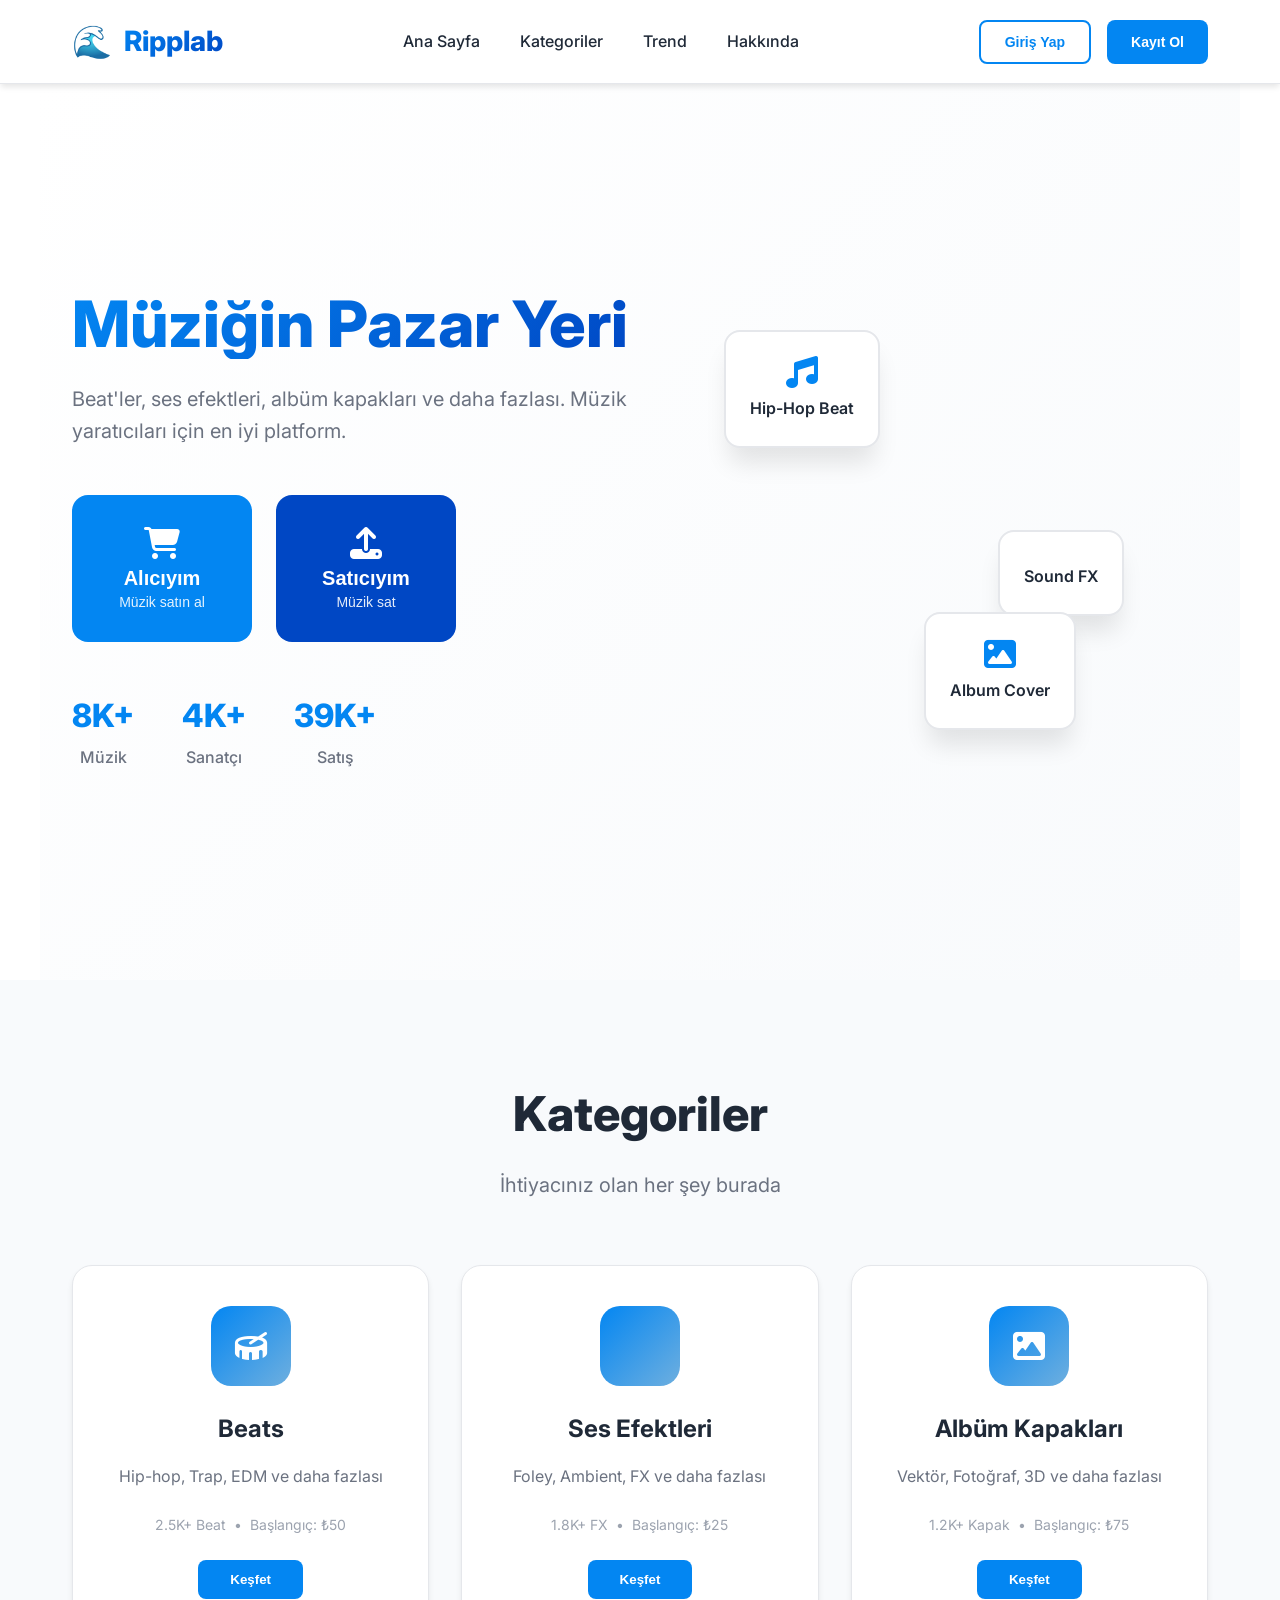
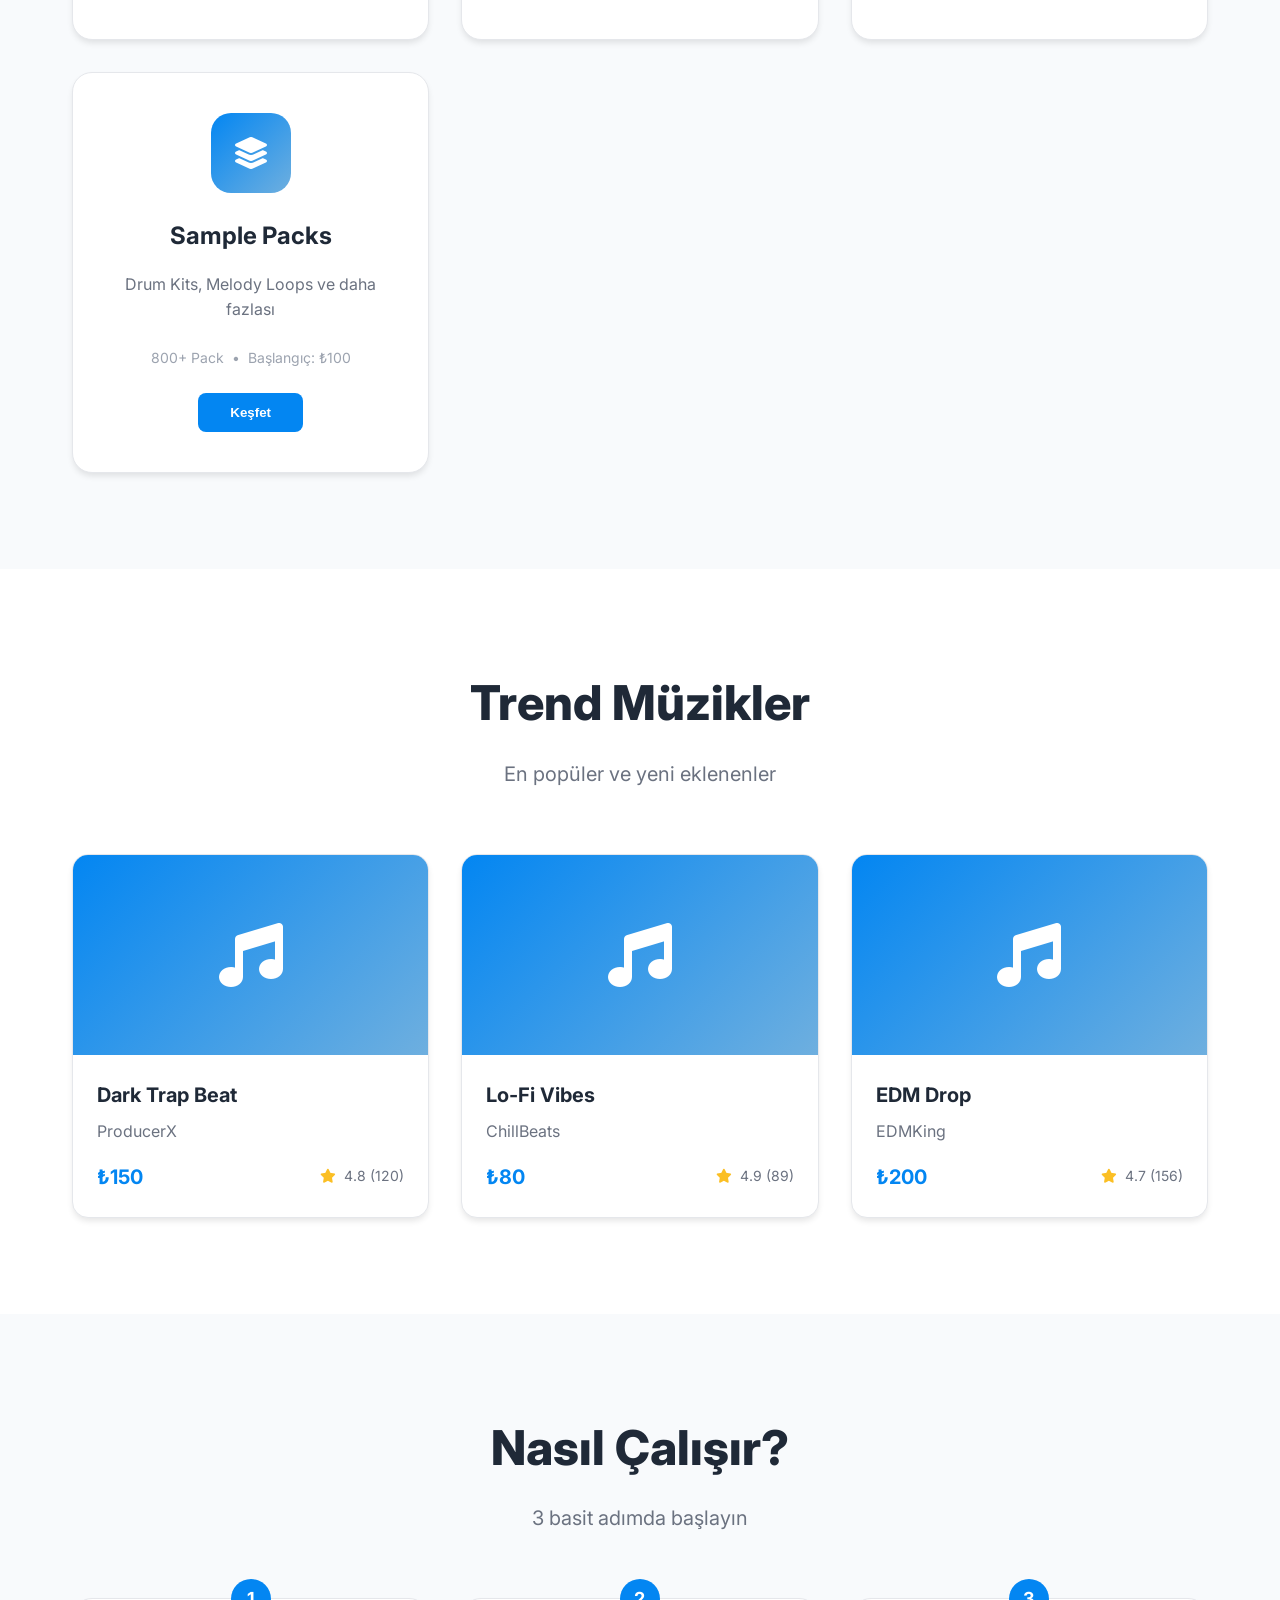
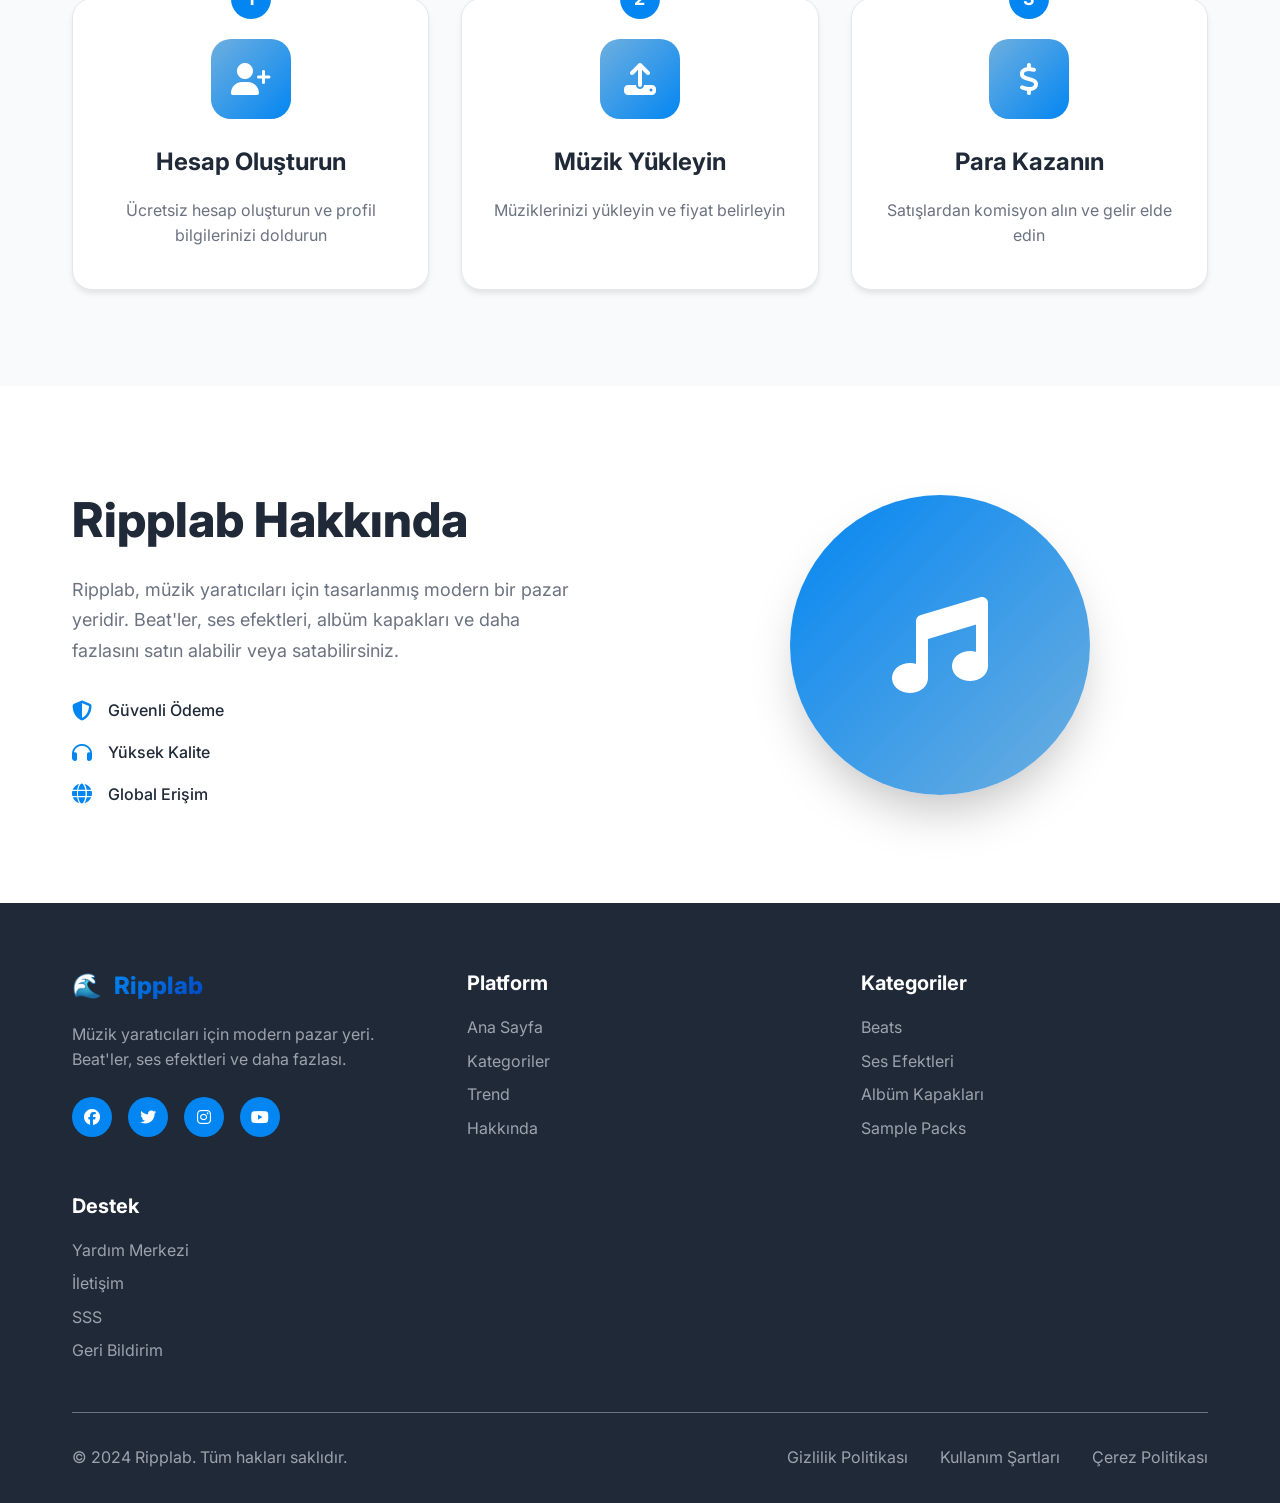
==== index.html @ ed271636 "Refactor README, update UI with simplified design and placeholder elements Co-authored-by: gokdenizz" ====
<!DOCTYPE html>
<html lang="tr">
<head>
    <meta charset="UTF-8">
    <meta name="viewport" content="width=device-width, initial-scale=1.0">
    <title>Ripplab - Müzik Pazar Yeri</title>
    <link rel="stylesheet" href="css/style.css">
    <link href="https://fonts.googleapis.com/css2?family=Inter:wght@300;400;500;600;700;800&display=swap" rel="stylesheet">
    <link rel="stylesheet" href="https://cdnjs.cloudflare.com/ajax/libs/font-awesome/6.4.0/css/all.min.css">
</head>
<body>
    <!-- Header -->
    <header class="header">
        <nav class="nav">
            <div class="logo">
                <div class="logo-icon">🌊</div>
                <span class="logo-text">Ripplab</span>
            </div>
            <ul class="nav-menu">
                <li><a href="#home" class="nav-link">Ana Sayfa</a></li>
                <li><a href="#categories" class="nav-link">Kategoriler</a></li>
                <li><a href="#trending" class="nav-link">Trend</a></li>
                <li><a href="#about" class="nav-link">Hakkında</a></li>
            </ul>
            <div class="nav-actions">
                <button class="btn btn-secondary">Giriş Yap</button>
                <button class="btn btn-primary">Kayıt Ol</button>
            </div>
            <div class="nav-toggle">
                <span></span>
                <span></span>
                <span></span>
            </div>
        </nav>
    </header>

    <!-- Main Content -->
    <main class="main">
        <!-- Hero Section -->
        <section id="home" class="hero">
            <div class="hero-content">
                <h1 class="hero-title">Müziğin Pazar Yeri</h1>
                <p class="hero-subtitle">Beat'ler, ses efektleri, albüm kapakları ve daha fazlası. Müzik yaratıcıları için en iyi platform.</p>
                <div class="hero-buttons">
                    <button class="hero-btn hero-btn-buyer">
                        <i class="fas fa-shopping-cart"></i>
                        <span>Alıcıyım</span>
                        <small>Müzik satın al</small>
                    </button>
                    <button class="hero-btn hero-btn-seller">
                        <i class="fas fa-upload"></i>
                        <span>Satıcıyım</span>
                        <small>Müzik sat</small>
                    </button>
                </div>
                <div class="hero-stats">
                    <div class="stat">
                        <span class="stat-number">10K+</span>
                        <span class="stat-label">Müzik</span>
                    </div>
                    <div class="stat">
                        <span class="stat-number">5K+</span>
                        <span class="stat-label">Sanatçı</span>
                    </div>
                    <div class="stat">
                        <span class="stat-number">50K+</span>
                        <span class="stat-label">Satış</span>
                    </div>
                </div>
            </div>
            <div class="hero-visual">
                <div class="floating-cards">
                    <div class="floating-card card-1">
                        <i class="fas fa-music"></i>
                        <span>Hip-Hop Beat</span>
                    </div>
                    <div class="floating-card card-2">
                        <i class="fas fa-waveform"></i>
                        <span>Sound FX</span>
                    </div>
                    <div class="floating-card card-3">
                        <i class="fas fa-image"></i>
                        <span>Album Cover</span>
                    </div>
                </div>
            </div>
        </section>

        <!-- Categories Section -->
        <section id="categories" class="categories">
            <div class="container">
                <div class="section-header">
                    <h2 class="section-title">Kategoriler</h2>
                    <p class="section-subtitle">İhtiyacınız olan her şey burada</p>
                </div>
                <div class="category-grid">
                    <div class="category-card">
                        <div class="category-icon">
                            <i class="fas fa-drum"></i>
                        </div>
                        <h3 class="category-title">Beats</h3>
                        <p class="category-desc">Hip-hop, Trap, EDM ve daha fazlası</p>
                        <div class="category-stats">
                            <span>2.5K+ Beat</span>
                            <span>•</span>
                            <span>Başlangıç: ₺50</span>
                        </div>
                        <button class="category-btn">Keşfet</button>
                    </div>
                    
                    <div class="category-card">
                        <div class="category-icon">
                            <i class="fas fa-waveform"></i>
                        </div>
                        <h3 class="category-title">Ses Efektleri</h3>
                        <p class="category-desc">Foley, Ambient, FX ve daha fazlası</p>
                        <div class="category-stats">
                            <span>1.8K+ FX</span>
                            <span>•</span>
                            <span>Başlangıç: ₺25</span>
                        </div>
                        <button class="category-btn">Keşfet</button>
                    </div>
                    
                    <div class="category-card">
                        <div class="category-icon">
                            <i class="fas fa-image"></i>
                        </div>
                        <h3 class="category-title">Albüm Kapakları</h3>
                        <p class="category-desc">Vektör, Fotoğraf, 3D ve daha fazlası</p>
                        <div class="category-stats">
                            <span>1.2K+ Kapak</span>
                            <span>•</span>
                            <span>Başlangıç: ₺75</span>
                        </div>
                        <button class="category-btn">Keşfet</button>
                    </div>
                    
                    <div class="category-card">
                        <div class="category-icon">
                            <i class="fas fa-layer-group"></i>
                        </div>
                        <h3 class="category-title">Sample Packs</h3>
                        <p class="category-desc">Drum Kits, Melody Loops ve daha fazlası</p>
                        <div class="category-stats">
                            <span>800+ Pack</span>
                            <span>•</span>
                            <span>Başlangıç: ₺100</span>
                        </div>
                        <button class="category-btn">Keşfet</button>
                    </div>
                </div>
            </div>
        </section>

        <!-- Trending Section -->
        <section id="trending" class="trending">
            <div class="container">
                <div class="section-header">
                    <h2 class="section-title">Trend Müzikler</h2>
                    <p class="section-subtitle">En popüler ve yeni eklenenler</p>
                </div>
                <div class="trending-grid">
                    <div class="trending-card">
                        <div class="trending-cover">
                            <div class="cover-placeholder">
                                <i class="fas fa-music"></i>
                            </div>
                            <div class="trending-overlay">
                                <button class="play-btn"><i class="fas fa-play"></i></button>
                                <div class="trending-badge">Trend</div>
                            </div>
                        </div>
                        <div class="trending-info">
                            <h3 class="trending-title">Dark Trap Beat</h3>
                            <p class="trending-artist">ProducerX</p>
                            <div class="trending-meta">
                                <span class="price">₺150</span>
                                <span class="rating">
                                    <i class="fas fa-star"></i>
                                    4.8 (120)
                                </span>
                            </div>
                        </div>
                    </div>
                    
                    <div class="trending-card">
                        <div class="trending-cover">
                            <div class="cover-placeholder">
                                <i class="fas fa-music"></i>
                            </div>
                            <div class="trending-overlay">
                                <button class="play-btn"><i class="fas fa-play"></i></button>
                                <div class="trending-badge">Yeni</div>
                            </div>
                        </div>
                        <div class="trending-info">
                            <h3 class="trending-title">Lo-Fi Vibes</h3>
                            <p class="trending-artist">ChillBeats</p>
                            <div class="trending-meta">
                                <span class="price">₺80</span>
                                <span class="rating">
                                    <i class="fas fa-star"></i>
                                    4.9 (89)
                                </span>
                            </div>
                        </div>
                    </div>
                    
                    <div class="trending-card">
                        <div class="trending-cover">
                            <div class="cover-placeholder">
                                <i class="fas fa-music"></i>
                            </div>
                            <div class="trending-overlay">
                                <button class="play-btn"><i class="fas fa-play"></i></button>
                                <div class="trending-badge">Popüler</div>
                            </div>
                        </div>
                        <div class="trending-info">
                            <h3 class="trending-title">EDM Drop</h3>
                            <p class="trending-artist">EDMKing</p>
                            <div class="trending-meta">
                                <span class="price">₺200</span>
                                <span class="rating">
                                    <i class="fas fa-star"></i>
                                    4.7 (156)
                                </span>
                            </div>
                        </div>
                    </div>
                </div>
            </div>
        </section>

        <!-- How It Works Section -->
        <section id="how-it-works" class="how-it-works">
            <div class="container">
                <div class="section-header">
                    <h2 class="section-title">Nasıl Çalışır?</h2>
                    <p class="section-subtitle">3 basit adımda başlayın</p>
                </div>
                <div class="steps-grid">
                    <div class="step-card">
                        <div class="step-number">1</div>
                        <div class="step-icon">
                            <i class="fas fa-user-plus"></i>
                        </div>
                        <h3 class="step-title">Hesap Oluşturun</h3>
                        <p class="step-desc">Ücretsiz hesap oluşturun ve profil bilgilerinizi doldurun</p>
                    </div>
                    
                    <div class="step-card">
                        <div class="step-number">2</div>
                        <div class="step-icon">
                            <i class="fas fa-upload"></i>
                        </div>
                        <h3 class="step-title">Müzik Yükleyin</h3>
                        <p class="step-desc">Müziklerinizi yükleyin ve fiyat belirleyin</p>
                    </div>
                    
                    <div class="step-card">
                        <div class="step-number">3</div>
                        <div class="step-icon">
                            <i class="fas fa-dollar-sign"></i>
                        </div>
                        <h3 class="step-title">Para Kazanın</h3>
                        <p class="step-desc">Satışlardan komisyon alın ve gelir elde edin</p>
                    </div>
                </div>
            </div>
        </section>

        <!-- About Section -->
        <section id="about" class="about">
            <div class="container">
                <div class="about-content">
                    <div class="about-text">
                        <h2 class="section-title">Ripplab Hakkında</h2>
                        <p class="about-desc">
                            Ripplab, müzik yaratıcıları için tasarlanmış modern bir pazar yeridir. 
                            Beat'ler, ses efektleri, albüm kapakları ve daha fazlasını satın alabilir veya satabilirsiniz.
                        </p>
                        <div class="about-features">
                            <div class="feature">
                                <i class="fas fa-shield-alt"></i>
                                <span>Güvenli Ödeme</span>
                            </div>
                            <div class="feature">
                                <i class="fas fa-headphones"></i>
                                <span>Yüksek Kalite</span>
                            </div>
                            <div class="feature">
                                <i class="fas fa-globe"></i>
                                <span>Global Erişim</span>
                            </div>
                        </div>
                    </div>
                    <div class="about-visual">
                        <div class="about-image">
                            <i class="fas fa-music"></i>
                        </div>
                    </div>
                </div>
            </div>
        </section>
    </main>

    <!-- Footer -->
    <footer class="footer">
        <div class="container">
            <div class="footer-content">
                <div class="footer-section">
                    <div class="footer-logo">
                        <div class="logo-icon">🌊</div>
                        <span class="logo-text">Ripplab</span>
                    </div>
                    <p class="footer-desc">
                        Müzik yaratıcıları için modern pazar yeri. Beat'ler, ses efektleri ve daha fazlası.
                    </p>
                    <div class="footer-social">
                        <a href="#" class="social-link"><i class="fab fa-facebook"></i></a>
                        <a href="#" class="social-link"><i class="fab fa-twitter"></i></a>
                        <a href="#" class="social-link"><i class="fab fa-instagram"></i></a>
                        <a href="#" class="social-link"><i class="fab fa-youtube"></i></a>
                    </div>
                </div>
                
                <div class="footer-section">
                    <h3 class="footer-title">Platform</h3>
                    <ul class="footer-links">
                        <li><a href="#home">Ana Sayfa</a></li>
                        <li><a href="#categories">Kategoriler</a></li>
                        <li><a href="#trending">Trend</a></li>
                        <li><a href="#about">Hakkında</a></li>
                    </ul>
                </div>
                
                <div class="footer-section">
                    <h3 class="footer-title">Kategoriler</h3>
                    <ul class="footer-links">
                        <li><a href="#">Beats</a></li>
                        <li><a href="#">Ses Efektleri</a></li>
                        <li><a href="#">Albüm Kapakları</a></li>
                        <li><a href="#">Sample Packs</a></li>
                    </ul>
                </div>
                
                <div class="footer-section">
                    <h3 class="footer-title">Destek</h3>
                    <ul class="footer-links">
                        <li><a href="#">Yardım Merkezi</a></li>
                        <li><a href="#">İletişim</a></li>
                        <li><a href="#">SSS</a></li>
                        <li><a href="#">Geri Bildirim</a></li>
                    </ul>
                </div>
            </div>
            
            <div class="footer-bottom">
                <div class="footer-bottom-content">
                    <p>&copy; 2024 Ripplab. Tüm hakları saklıdır.</p>
                    <div class="footer-bottom-links">
                        <a href="#">Gizlilik Politikası</a>
                        <a href="#">Kullanım Şartları</a>
                        <a href="#">Çerez Politikası</a>
                    </div>
                </div>
            </div>
        </div>
    </footer>

    <script src="js/app.js"></script>
</body>
</html>
---- css/style.css ----
/* Reset and Base Styles */
* {
    margin: 0;
    padding: 0;
    box-sizing: border-box;
}

:root {
    --primary: #0386f2;
    --accent: #0047c4;
    --secondary: #6eafdf;
    --white: #ffffff;
    --light-bg: #f8fafc;
    --text-primary: #1f2937;
    --text-secondary: #6b7280;
    --text-light: #9ca3af;
    --border: #e5e7eb;
    --shadow: 0 4px 6px -1px rgba(0, 0, 0, 0.1);
    --shadow-lg: 0 20px 25px -5px rgba(0, 0, 0, 0.1);
    --shadow-xl: 0 25px 50px -12px rgba(0, 0, 0, 0.25);
}

body {
    font-family: 'Inter', sans-serif;
    line-height: 1.6;
    color: var(--text-primary);
    background: var(--white);
    overflow-x: hidden;
}

.container {
    max-width: 1200px;
    margin: 0 auto;
    padding: 0 2rem;
}

/* Header Styles */
.header {
    position: fixed;
    top: 0;
    left: 0;
    right: 0;
    background: rgba(255, 255, 255, 0.95);
    backdrop-filter: blur(10px);
    z-index: 1000;
    box-shadow: var(--shadow);
    border-bottom: 1px solid var(--border);
}

.nav {
    display: flex;
    justify-content: space-between;
    align-items: center;
    padding: 1rem 2rem;
    max-width: 1200px;
    margin: 0 auto;
}

.logo {
    display: flex;
    align-items: center;
    gap: 0.75rem;
}

.logo-icon {
    font-size: 2rem;
}

.logo-text {
    font-size: 1.75rem;
    font-weight: 800;
    background: linear-gradient(135deg, var(--primary), var(--accent));
    -webkit-background-clip: text;
    -webkit-text-fill-color: transparent;
    background-clip: text;
}

.nav-menu {
    display: flex;
    list-style: none;
    gap: 2.5rem;
}

.nav-link {
    text-decoration: none;
    color: var(--text-primary);
    font-weight: 500;
    transition: all 0.3s ease;
    position: relative;
    padding: 0.5rem 0;
}

.nav-link:hover {
    color: var(--primary);
}

.nav-link::after {
    content: '';
    position: absolute;
    bottom: 0;
    left: 0;
    width: 0;
    height: 2px;
    background: linear-gradient(90deg, var(--primary), var(--accent));
    transition: width 0.3s ease;
}

.nav-link:hover::after {
    width: 100%;
}

.nav-actions {
    display: flex;
    gap: 1rem;
}

.btn {
    padding: 0.75rem 1.5rem;
    border: none;
    border-radius: 8px;
    font-weight: 600;
    font-size: 0.875rem;
    cursor: pointer;
    transition: all 0.3s ease;
    text-decoration: none;
    display: inline-flex;
    align-items: center;
    justify-content: center;
}

.btn-primary {
    background: var(--primary);
    color: var(--white);
}

.btn-primary:hover {
    background: var(--accent);
    transform: translateY(-2px);
    box-shadow: var(--shadow-lg);
}

.btn-secondary {
    background: transparent;
    color: var(--primary);
    border: 2px solid var(--primary);
}

.btn-secondary:hover {
    background: var(--primary);
    color: var(--white);
    transform: translateY(-2px);
}

.nav-toggle {
    display: none;
    flex-direction: column;
    cursor: pointer;
    gap: 4px;
}

.nav-toggle span {
    width: 25px;
    height: 3px;
    background: var(--primary);
    transition: 0.3s;
    border-radius: 2px;
}

/* Main Content */
.main {
    margin-top: 80px;
}

/* Hero Section */
.hero {
    min-height: 100vh;
    display: flex;
    align-items: center;
    justify-content: space-between;
    padding: 2rem;
    max-width: 1200px;
    margin: 0 auto;
    position: relative;
    background: linear-gradient(135deg, var(--white) 0%, var(--light-bg) 100%);
}

.hero-content {
    flex: 1;
    max-width: 600px;
}

.hero-title {
    font-size: 4rem;
    font-weight: 800;
    margin-bottom: 1.5rem;
    background: linear-gradient(135deg, var(--primary), var(--accent));
    -webkit-background-clip: text;
    -webkit-text-fill-color: transparent;
    background-clip: text;
    line-height: 1.1;
}

.hero-subtitle {
    font-size: 1.25rem;
    color: var(--text-secondary);
    margin-bottom: 3rem;
    line-height: 1.6;
    font-weight: 400;
}

.hero-buttons {
    display: flex;
    gap: 1.5rem;
    margin-bottom: 3rem;
}

.hero-btn {
    display: flex;
    flex-direction: column;
    align-items: center;
    padding: 2rem;
    border: none;
    border-radius: 16px;
    cursor: pointer;
    transition: all 0.3s ease;
    text-align: center;
    min-width: 180px;
    position: relative;
    overflow: hidden;
}

.hero-btn::before {
    content: '';
    position: absolute;
    top: 0;
    left: 0;
    right: 0;
    bottom: 0;
    background: linear-gradient(135deg, var(--primary), var(--accent));
    opacity: 0;
    transition: opacity 0.3s ease;
    z-index: -1;
}

.hero-btn:hover::before {
    opacity: 1;
}

.hero-btn:hover {
    transform: translateY(-8px);
    box-shadow: var(--shadow-xl);
}

.hero-btn-buyer {
    background: var(--primary);
    color: var(--white);
}

.hero-btn-buyer:hover {
    color: var(--white);
}

.hero-btn-seller {
    background: var(--accent);
    color: var(--white);
}

.hero-btn-seller:hover {
    color: var(--white);
}

.hero-btn i {
    font-size: 2rem;
    margin-bottom: 0.5rem;
}

.hero-btn span {
    font-size: 1.25rem;
    font-weight: 700;
    margin-bottom: 0.25rem;
}

.hero-btn small {
    font-size: 0.875rem;
    opacity: 0.9;
}

.hero-stats {
    display: flex;
    gap: 3rem;
}

.stat {
    display: flex;
    flex-direction: column;
    align-items: center;
}

.stat-number {
    font-size: 2rem;
    font-weight: 800;
    color: var(--primary);
    margin-bottom: 0.25rem;
}

.stat-label {
    color: var(--text-secondary);
    font-weight: 500;
}

.hero-visual {
    flex: 1;
    display: flex;
    justify-content: center;
    align-items: center;
    position: relative;
}

.floating-cards {
    position: relative;
    width: 400px;
    height: 400px;
}

.floating-card {
    position: absolute;
    background: var(--white);
    padding: 1.5rem;
    border-radius: 16px;
    box-shadow: var(--shadow-lg);
    display: flex;
    flex-direction: column;
    align-items: center;
    gap: 0.5rem;
    animation: float 6s ease-in-out infinite;
    border: 2px solid var(--border);
}

.floating-card i {
    font-size: 2rem;
    color: var(--primary);
}

.floating-card span {
    font-weight: 600;
    color: var(--text-primary);
}

.card-1 {
    top: 0;
    left: 0;
    animation-delay: 0s;
}

.card-2 {
    top: 50%;
    right: 0;
    animation-delay: 2s;
}

.card-3 {
    bottom: 0;
    left: 50%;
    animation-delay: 4s;
}

@keyframes float {
    0%, 100% {
        transform: translateY(0px);
    }
    50% {
        transform: translateY(-20px);
    }
}

/* Categories Section */
.categories {
    padding: 6rem 0;
    background: var(--light-bg);
}

.section-header {
    text-align: center;
    margin-bottom: 4rem;
}

.section-title {
    font-size: 3rem;
    font-weight: 800;
    color: var(--text-primary);
    margin-bottom: 1rem;
}

.section-subtitle {
    font-size: 1.25rem;
    color: var(--text-secondary);
    max-width: 600px;
    margin: 0 auto;
}

.category-grid {
    display: grid;
    grid-template-columns: repeat(auto-fit, minmax(280px, 1fr));
    gap: 2rem;
}

.category-card {
    background: var(--white);
    border-radius: 20px;
    padding: 2.5rem 2rem;
    text-align: center;
    box-shadow: var(--shadow);
    transition: all 0.3s ease;
    border: 1px solid var(--border);
}

.category-card:hover {
    transform: translateY(-8px);
    box-shadow: var(--shadow-xl);
    border-color: var(--primary);
}

.category-icon {
    width: 80px;
    height: 80px;
    background: linear-gradient(135deg, var(--primary), var(--secondary));
    border-radius: 20px;
    display: flex;
    align-items: center;
    justify-content: center;
    margin: 0 auto 1.5rem;
    color: var(--white);
    font-size: 2rem;
}

.category-title {
    font-size: 1.5rem;
    font-weight: 700;
    margin-bottom: 1rem;
    color: var(--text-primary);
}

.category-desc {
    color: var(--text-secondary);
    margin-bottom: 1.5rem;
    line-height: 1.6;
}

.category-stats {
    display: flex;
    align-items: center;
    justify-content: center;
    gap: 0.5rem;
    margin-bottom: 1.5rem;
    color: var(--text-light);
    font-size: 0.875rem;
}

.category-btn {
    background: var(--primary);
    color: var(--white);
    border: none;
    padding: 0.75rem 2rem;
    border-radius: 8px;
    font-weight: 600;
    cursor: pointer;
    transition: all 0.3s ease;
}

.category-btn:hover {
    background: var(--accent);
    transform: translateY(-2px);
}

/* Trending Section */
.trending {
    padding: 6rem 0;
    background: var(--white);
}

.trending-grid {
    display: grid;
    grid-template-columns: repeat(auto-fit, minmax(300px, 1fr));
    gap: 2rem;
}

.trending-card {
    background: var(--white);
    border-radius: 16px;
    overflow: hidden;
    box-shadow: var(--shadow);
    transition: all 0.3s ease;
    border: 1px solid var(--border);
}

.trending-card:hover {
    transform: translateY(-4px);
    box-shadow: var(--shadow-lg);
}

.trending-cover {
    position: relative;
    height: 200px;
    background: linear-gradient(135deg, var(--primary), var(--secondary));
    display: flex;
    align-items: center;
    justify-content: center;
}

.cover-placeholder {
    display: flex;
    align-items: center;
    justify-content: center;
    width: 100%;
    height: 100%;
    color: var(--white);
    font-size: 4rem;
}

.trending-overlay {
    position: absolute;
    top: 0;
    left: 0;
    right: 0;
    bottom: 0;
    background: rgba(0, 0, 0, 0.3);
    display: flex;
    align-items: center;
    justify-content: center;
    opacity: 0;
    transition: opacity 0.3s ease;
}

.trending-card:hover .trending-overlay {
    opacity: 1;
}

.play-btn {
    width: 60px;
    height: 60px;
    background: var(--white);
    border: none;
    border-radius: 50%;
    color: var(--primary);
    font-size: 1.25rem;
    cursor: pointer;
    transition: all 0.3s ease;
}

.play-btn:hover {
    background: var(--primary);
    color: var(--white);
    transform: scale(1.1);
}

.trending-badge {
    position: absolute;
    top: 1rem;
    right: 1rem;
    background: var(--accent);
    color: var(--white);
    padding: 0.5rem 1rem;
    border-radius: 20px;
    font-size: 0.875rem;
    font-weight: 600;
}

.trending-info {
    padding: 1.5rem;
}

.trending-title {
    font-size: 1.25rem;
    font-weight: 700;
    margin-bottom: 0.5rem;
    color: var(--text-primary);
}

.trending-artist {
    color: var(--text-secondary);
    margin-bottom: 1rem;
}

.trending-meta {
    display: flex;
    justify-content: space-between;
    align-items: center;
}

.price {
    font-size: 1.25rem;
    font-weight: 700;
    color: var(--primary);
}

.rating {
    color: var(--text-secondary);
    font-size: 0.875rem;
}

.rating i {
    color: #fbbf24;
    margin-right: 0.25rem;
}

/* How It Works Section */
.how-it-works {
    padding: 6rem 0;
    background: var(--light-bg);
}

.steps-grid {
    display: grid;
    grid-template-columns: repeat(auto-fit, minmax(300px, 1fr));
    gap: 2rem;
}

.step-card {
    background: var(--white);
    border-radius: 20px;
    padding: 2.5rem 2rem;
    text-align: center;
    box-shadow: var(--shadow);
    transition: all 0.3s ease;
    border: 1px solid var(--border);
    position: relative;
}

.step-card:hover {
    transform: translateY(-4px);
    box-shadow: var(--shadow-lg);
}

.step-number {
    position: absolute;
    top: -20px;
    left: 50%;
    transform: translateX(-50%);
    width: 40px;
    height: 40px;
    background: var(--primary);
    color: var(--white);
    border-radius: 50%;
    display: flex;
    align-items: center;
    justify-content: center;
    font-weight: 700;
    font-size: 1.125rem;
}

.step-icon {
    width: 80px;
    height: 80px;
    background: linear-gradient(135deg, var(--secondary), var(--primary));
    border-radius: 20px;
    display: flex;
    align-items: center;
    justify-content: center;
    margin: 0 auto 1.5rem;
    color: var(--white);
    font-size: 2rem;
}

.step-title {
    font-size: 1.5rem;
    font-weight: 700;
    margin-bottom: 1rem;
    color: var(--text-primary);
}

.step-desc {
    color: var(--text-secondary);
    line-height: 1.6;
}

/* About Section */
.about {
    padding: 6rem 0;
    background: var(--white);
}

.about-content {
    display: grid;
    grid-template-columns: 1fr 1fr;
    gap: 4rem;
    align-items: center;
}

.about-text {
    max-width: 500px;
}

.about-desc {
    font-size: 1.125rem;
    color: var(--text-secondary);
    line-height: 1.7;
    margin-bottom: 2rem;
}

.about-features {
    display: flex;
    flex-direction: column;
    gap: 1rem;
}

.feature {
    display: flex;
    align-items: center;
    gap: 1rem;
    color: var(--text-primary);
    font-weight: 500;
}

.feature i {
    color: var(--primary);
    font-size: 1.25rem;
}

.about-visual {
    display: flex;
    justify-content: center;
    align-items: center;
}

.about-image {
    width: 300px;
    height: 300px;
    background: linear-gradient(135deg, var(--primary), var(--secondary));
    border-radius: 50%;
    display: flex;
    align-items: center;
    justify-content: center;
    color: var(--white);
    font-size: 6rem;
    box-shadow: var(--shadow-xl);
}

/* Footer */
.footer {
    background: var(--text-primary);
    color: var(--white);
    padding: 4rem 0 2rem;
}

.footer-content {
    display: grid;
    grid-template-columns: repeat(auto-fit, minmax(250px, 1fr));
    gap: 3rem;
    margin-bottom: 3rem;
}

.footer-section {
    display: flex;
    flex-direction: column;
}

.footer-logo {
    display: flex;
    align-items: center;
    gap: 0.75rem;
    margin-bottom: 1rem;
}

.footer-logo .logo-icon {
    font-size: 1.5rem;
}

.footer-logo .logo-text {
    font-size: 1.5rem;
    font-weight: 800;
    color: var(--white);
}

.footer-desc {
    color: var(--text-light);
    line-height: 1.6;
    margin-bottom: 1.5rem;
}

.footer-title {
    font-size: 1.25rem;
    font-weight: 700;
    margin-bottom: 1rem;
    color: var(--white);
}

.footer-links {
    list-style: none;
    display: flex;
    flex-direction: column;
    gap: 0.5rem;
}

.footer-links a {
    color: var(--text-light);
    text-decoration: none;
    transition: color 0.3s ease;
}

.footer-links a:hover {
    color: var(--secondary);
}

.footer-social {
    display: flex;
    gap: 1rem;
}

.social-link {
    display: flex;
    align-items: center;
    justify-content: center;
    width: 40px;
    height: 40px;
    background: var(--primary);
    color: var(--white);
    border-radius: 50%;
    text-decoration: none;
    transition: all 0.3s ease;
}

.social-link:hover {
    background: var(--accent);
    transform: translateY(-2px);
}

.footer-bottom {
    border-top: 1px solid var(--text-secondary);
    padding-top: 2rem;
}

.footer-bottom-content {
    display: flex;
    justify-content: space-between;
    align-items: center;
    flex-wrap: wrap;
    gap: 1rem;
}

.footer-bottom p {
    color: var(--text-light);
}

.footer-bottom-links {
    display: flex;
    gap: 2rem;
}

.footer-bottom-links a {
    color: var(--text-light);
    text-decoration: none;
    transition: color 0.3s ease;
}

.footer-bottom-links a:hover {
    color: var(--secondary);
}

/* Responsive Design */
@media (max-width: 768px) {
    .nav-menu, .nav-actions {
        display: none;
    }
    
    .nav-toggle {
        display: flex;
    }
    
    .hero {
        flex-direction: column;
        text-align: center;
        gap: 3rem;
        padding: 2rem 1rem;
    }
    
    .hero-title {
        font-size: 2.5rem;
    }
    
    .hero-buttons {
        flex-direction: column;
        align-items: center;
    }
    
    .hero-stats {
        justify-content: center;
    }
    
    .floating-cards {
        width: 300px;
        height: 300px;
    }
    
    .about-content {
        grid-template-columns: 1fr;
        text-align: center;
    }
    
    .footer-bottom-content {
        flex-direction: column;
        text-align: center;
    }
}

@media (max-width: 480px) {
    .hero-title {
        font-size: 2rem;
    }
    
    .nav {
        padding: 1rem;
    }
    
    .container {
        padding: 0 1rem;
    }
    
    .section-title {
        font-size: 2rem;
    }
    
    .category-grid, .trending-grid, .steps-grid {
        grid-template-columns: 1fr;
    }
}
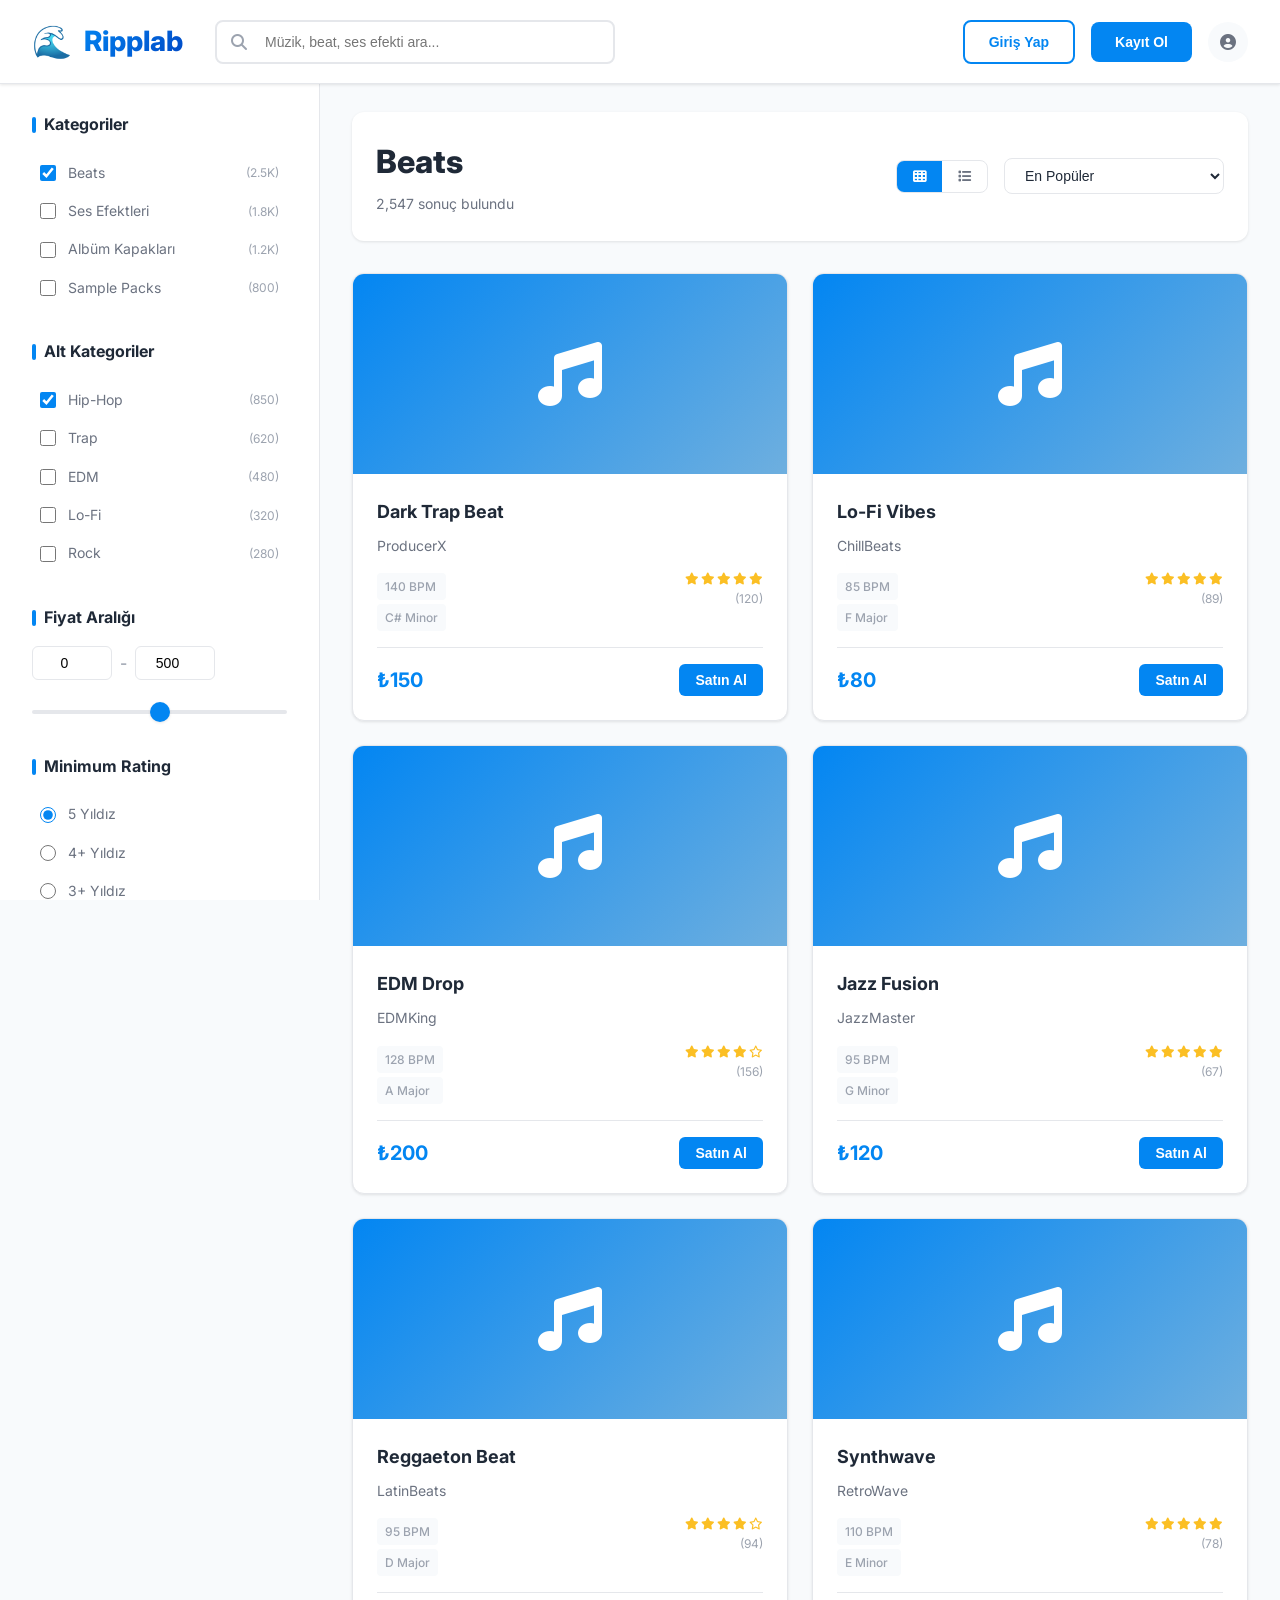
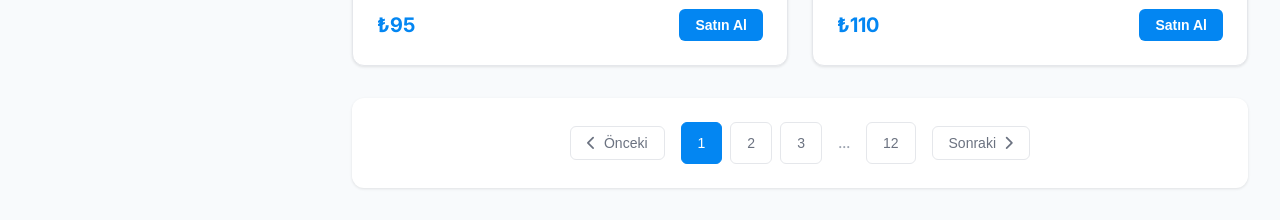
==== commit 814ccdfe: "Checkpoint before follow-up message Co-authored-by: gokdenizzmumcu0 <gokdenizzmumcu0@gmail.com>" ====
--- a/index.html
+++ b/index.html
@@ -11,364 +11,526 @@
 <body>
     <!-- Header -->
     <header class="header">
-        <nav class="nav">
-            <div class="logo">
-                <div class="logo-icon">🌊</div>
-                <span class="logo-text">Ripplab</span>
-            </div>
-            <ul class="nav-menu">
-                <li><a href="#home" class="nav-link">Ana Sayfa</a></li>
-                <li><a href="#categories" class="nav-link">Kategoriler</a></li>
-                <li><a href="#trending" class="nav-link">Trend</a></li>
-                <li><a href="#about" class="nav-link">Hakkında</a></li>
-            </ul>
-            <div class="nav-actions">
+        <div class="header-content">
+            <div class="header-left">
+                <div class="logo">
+                    <div class="logo-icon">🌊</div>
+                    <span class="logo-text">Ripplab</span>
+                </div>
+                <div class="search-bar">
+                    <i class="fas fa-search"></i>
+                    <input type="text" placeholder="Müzik, beat, ses efekti ara...">
+                </div>
+            </div>
+            <div class="header-right">
                 <button class="btn btn-secondary">Giriş Yap</button>
                 <button class="btn btn-primary">Kayıt Ol</button>
-            </div>
-            <div class="nav-toggle">
-                <span></span>
-                <span></span>
-                <span></span>
-            </div>
-        </nav>
+                <div class="user-menu">
+                    <i class="fas fa-user-circle"></i>
+                </div>
+            </div>
+        </div>
     </header>
 
-    <!-- Main Content -->
-    <main class="main">
-        <!-- Hero Section -->
-        <section id="home" class="hero">
-            <div class="hero-content">
-                <h1 class="hero-title">Müziğin Pazar Yeri</h1>
-                <p class="hero-subtitle">Beat'ler, ses efektleri, albüm kapakları ve daha fazlası. Müzik yaratıcıları için en iyi platform.</p>
-                <div class="hero-buttons">
-                    <button class="hero-btn hero-btn-buyer">
-                        <i class="fas fa-shopping-cart"></i>
-                        <span>Alıcıyım</span>
-                        <small>Müzik satın al</small>
+    <!-- Main Layout -->
+    <div class="main-layout">
+        <!-- Left Sidebar -->
+        <aside class="sidebar">
+            <div class="sidebar-content">
+                <!-- Categories Section -->
+                <div class="sidebar-section">
+                    <h3 class="sidebar-title">Kategoriler</h3>
+                    <div class="category-filters">
+                        <label class="filter-item">
+                            <input type="checkbox" checked>
+                            <span>Beats</span>
+                            <span class="count">(2.5K)</span>
+                        </label>
+                        <label class="filter-item">
+                            <input type="checkbox">
+                            <span>Ses Efektleri</span>
+                            <span class="count">(1.8K)</span>
+                        </label>
+                        <label class="filter-item">
+                            <input type="checkbox">
+                            <span>Albüm Kapakları</span>
+                            <span class="count">(1.2K)</span>
+                        </label>
+                        <label class="filter-item">
+                            <input type="checkbox">
+                            <span>Sample Packs</span>
+                            <span class="count">(800)</span>
+                        </label>
+                    </div>
+                </div>
+
+                <!-- Sub Categories -->
+                <div class="sidebar-section">
+                    <h3 class="sidebar-title">Alt Kategoriler</h3>
+                    <div class="subcategory-filters">
+                        <label class="filter-item">
+                            <input type="checkbox" checked>
+                            <span>Hip-Hop</span>
+                            <span class="count">(850)</span>
+                        </label>
+                        <label class="filter-item">
+                            <input type="checkbox">
+                            <span>Trap</span>
+                            <span class="count">(620)</span>
+                        </label>
+                        <label class="filter-item">
+                            <input type="checkbox">
+                            <span>EDM</span>
+                            <span class="count">(480)</span>
+                        </label>
+                        <label class="filter-item">
+                            <input type="checkbox">
+                            <span>Lo-Fi</span>
+                            <span class="count">(320)</span>
+                        </label>
+                        <label class="filter-item">
+                            <input type="checkbox">
+                            <span>Rock</span>
+                            <span class="count">(280)</span>
+                        </label>
+                    </div>
+                </div>
+
+                <!-- Price Range -->
+                <div class="sidebar-section">
+                    <h3 class="sidebar-title">Fiyat Aralığı</h3>
+                    <div class="price-range">
+                        <div class="price-inputs">
+                            <input type="number" placeholder="Min" value="0" min="0">
+                            <span>-</span>
+                            <input type="number" placeholder="Max" value="500" min="0">
+                        </div>
+                        <div class="price-slider">
+                            <input type="range" min="0" max="1000" value="500" class="range-slider">
+                        </div>
+                    </div>
+                </div>
+
+                <!-- Rating Filter -->
+                <div class="sidebar-section">
+                    <h3 class="sidebar-title">Minimum Rating</h3>
+                    <div class="rating-filters">
+                        <label class="filter-item">
+                            <input type="radio" name="rating" value="5" checked>
+                            <span>5 Yıldız</span>
+                        </label>
+                        <label class="filter-item">
+                            <input type="radio" name="rating" value="4">
+                            <span>4+ Yıldız</span>
+                        </label>
+                        <label class="filter-item">
+                            <input type="radio" name="rating" value="3">
+                            <span>3+ Yıldız</span>
+                        </label>
+                    </div>
+                </div>
+
+                <!-- BPM Range -->
+                <div class="sidebar-section">
+                    <h3 class="sidebar-title">BPM Aralığı</h3>
+                    <div class="bpm-range">
+                        <div class="bpm-inputs">
+                            <input type="number" placeholder="Min" value="60" min="60">
+                            <span>-</span>
+                            <input type="number" placeholder="Max" value="180" min="60">
+                        </div>
+                    </div>
+                </div>
+
+                <!-- Clear Filters -->
+                <div class="sidebar-section">
+                    <button class="clear-filters-btn">
+                        <i class="fas fa-times"></i>
+                        Filtreleri Temizle
                     </button>
-                    <button class="hero-btn hero-btn-seller">
-                        <i class="fas fa-upload"></i>
-                        <span>Satıcıyım</span>
-                        <small>Müzik sat</small>
-                    </button>
-                </div>
-                <div class="hero-stats">
-                    <div class="stat">
-                        <span class="stat-number">10K+</span>
-                        <span class="stat-label">Müzik</span>
-                    </div>
-                    <div class="stat">
-                        <span class="stat-number">5K+</span>
-                        <span class="stat-label">Sanatçı</span>
-                    </div>
-                    <div class="stat">
-                        <span class="stat-number">50K+</span>
-                        <span class="stat-label">Satış</span>
-                    </div>
-                </div>
-            </div>
-            <div class="hero-visual">
-                <div class="floating-cards">
-                    <div class="floating-card card-1">
-                        <i class="fas fa-music"></i>
-                        <span>Hip-Hop Beat</span>
-                    </div>
-                    <div class="floating-card card-2">
-                        <i class="fas fa-waveform"></i>
-                        <span>Sound FX</span>
-                    </div>
-                    <div class="floating-card card-3">
-                        <i class="fas fa-image"></i>
-                        <span>Album Cover</span>
-                    </div>
-                </div>
-            </div>
-        </section>
-
-        <!-- Categories Section -->
-        <section id="categories" class="categories">
-            <div class="container">
-                <div class="section-header">
-                    <h2 class="section-title">Kategoriler</h2>
-                    <p class="section-subtitle">İhtiyacınız olan her şey burada</p>
-                </div>
-                <div class="category-grid">
-                    <div class="category-card">
-                        <div class="category-icon">
-                            <i class="fas fa-drum"></i>
-                        </div>
-                        <h3 class="category-title">Beats</h3>
-                        <p class="category-desc">Hip-hop, Trap, EDM ve daha fazlası</p>
-                        <div class="category-stats">
-                            <span>2.5K+ Beat</span>
-                            <span>•</span>
-                            <span>Başlangıç: ₺50</span>
-                        </div>
-                        <button class="category-btn">Keşfet</button>
-                    </div>
-                    
-                    <div class="category-card">
-                        <div class="category-icon">
-                            <i class="fas fa-waveform"></i>
-                        </div>
-                        <h3 class="category-title">Ses Efektleri</h3>
-                        <p class="category-desc">Foley, Ambient, FX ve daha fazlası</p>
-                        <div class="category-stats">
-                            <span>1.8K+ FX</span>
-                            <span>•</span>
-                            <span>Başlangıç: ₺25</span>
-                        </div>
-                        <button class="category-btn">Keşfet</button>
-                    </div>
-                    
-                    <div class="category-card">
-                        <div class="category-icon">
-                            <i class="fas fa-image"></i>
-                        </div>
-                        <h3 class="category-title">Albüm Kapakları</h3>
-                        <p class="category-desc">Vektör, Fotoğraf, 3D ve daha fazlası</p>
-                        <div class="category-stats">
-                            <span>1.2K+ Kapak</span>
-                            <span>•</span>
-                            <span>Başlangıç: ₺75</span>
-                        </div>
-                        <button class="category-btn">Keşfet</button>
-                    </div>
-                    
-                    <div class="category-card">
-                        <div class="category-icon">
-                            <i class="fas fa-layer-group"></i>
-                        </div>
-                        <h3 class="category-title">Sample Packs</h3>
-                        <p class="category-desc">Drum Kits, Melody Loops ve daha fazlası</p>
-                        <div class="category-stats">
-                            <span>800+ Pack</span>
-                            <span>•</span>
-                            <span>Başlangıç: ₺100</span>
-                        </div>
-                        <button class="category-btn">Keşfet</button>
-                    </div>
-                </div>
-            </div>
-        </section>
-
-        <!-- Trending Section -->
-        <section id="trending" class="trending">
-            <div class="container">
-                <div class="section-header">
-                    <h2 class="section-title">Trend Müzikler</h2>
-                    <p class="section-subtitle">En popüler ve yeni eklenenler</p>
-                </div>
-                <div class="trending-grid">
-                    <div class="trending-card">
-                        <div class="trending-cover">
-                            <div class="cover-placeholder">
-                                <i class="fas fa-music"></i>
-                            </div>
-                            <div class="trending-overlay">
-                                <button class="play-btn"><i class="fas fa-play"></i></button>
-                                <div class="trending-badge">Trend</div>
-                            </div>
-                        </div>
-                        <div class="trending-info">
-                            <h3 class="trending-title">Dark Trap Beat</h3>
-                            <p class="trending-artist">ProducerX</p>
-                            <div class="trending-meta">
-                                <span class="price">₺150</span>
-                                <span class="rating">
-                                    <i class="fas fa-star"></i>
-                                    4.8 (120)
-                                </span>
-                            </div>
-                        </div>
-                    </div>
-                    
-                    <div class="trending-card">
-                        <div class="trending-cover">
-                            <div class="cover-placeholder">
-                                <i class="fas fa-music"></i>
-                            </div>
-                            <div class="trending-overlay">
-                                <button class="play-btn"><i class="fas fa-play"></i></button>
-                                <div class="trending-badge">Yeni</div>
-                            </div>
-                        </div>
-                        <div class="trending-info">
-                            <h3 class="trending-title">Lo-Fi Vibes</h3>
-                            <p class="trending-artist">ChillBeats</p>
-                            <div class="trending-meta">
-                                <span class="price">₺80</span>
-                                <span class="rating">
-                                    <i class="fas fa-star"></i>
-                                    4.9 (89)
-                                </span>
-                            </div>
-                        </div>
-                    </div>
-                    
-                    <div class="trending-card">
-                        <div class="trending-cover">
-                            <div class="cover-placeholder">
-                                <i class="fas fa-music"></i>
-                            </div>
-                            <div class="trending-overlay">
-                                <button class="play-btn"><i class="fas fa-play"></i></button>
-                                <div class="trending-badge">Popüler</div>
-                            </div>
-                        </div>
-                        <div class="trending-info">
-                            <h3 class="trending-title">EDM Drop</h3>
-                            <p class="trending-artist">EDMKing</p>
-                            <div class="trending-meta">
-                                <span class="price">₺200</span>
-                                <span class="rating">
-                                    <i class="fas fa-star"></i>
-                                    4.7 (156)
-                                </span>
-                            </div>
-                        </div>
-                    </div>
-                </div>
-            </div>
-        </section>
-
-        <!-- How It Works Section -->
-        <section id="how-it-works" class="how-it-works">
-            <div class="container">
-                <div class="section-header">
-                    <h2 class="section-title">Nasıl Çalışır?</h2>
-                    <p class="section-subtitle">3 basit adımda başlayın</p>
-                </div>
-                <div class="steps-grid">
-                    <div class="step-card">
-                        <div class="step-number">1</div>
-                        <div class="step-icon">
-                            <i class="fas fa-user-plus"></i>
-                        </div>
-                        <h3 class="step-title">Hesap Oluşturun</h3>
-                        <p class="step-desc">Ücretsiz hesap oluşturun ve profil bilgilerinizi doldurun</p>
-                    </div>
-                    
-                    <div class="step-card">
-                        <div class="step-number">2</div>
-                        <div class="step-icon">
-                            <i class="fas fa-upload"></i>
-                        </div>
-                        <h3 class="step-title">Müzik Yükleyin</h3>
-                        <p class="step-desc">Müziklerinizi yükleyin ve fiyat belirleyin</p>
-                    </div>
-                    
-                    <div class="step-card">
-                        <div class="step-number">3</div>
-                        <div class="step-icon">
-                            <i class="fas fa-dollar-sign"></i>
-                        </div>
-                        <h3 class="step-title">Para Kazanın</h3>
-                        <p class="step-desc">Satışlardan komisyon alın ve gelir elde edin</p>
-                    </div>
-                </div>
-            </div>
-        </section>
-
-        <!-- About Section -->
-        <section id="about" class="about">
-            <div class="container">
-                <div class="about-content">
-                    <div class="about-text">
-                        <h2 class="section-title">Ripplab Hakkında</h2>
-                        <p class="about-desc">
-                            Ripplab, müzik yaratıcıları için tasarlanmış modern bir pazar yeridir. 
-                            Beat'ler, ses efektleri, albüm kapakları ve daha fazlasını satın alabilir veya satabilirsiniz.
-                        </p>
-                        <div class="about-features">
-                            <div class="feature">
-                                <i class="fas fa-shield-alt"></i>
-                                <span>Güvenli Ödeme</span>
-                            </div>
-                            <div class="feature">
-                                <i class="fas fa-headphones"></i>
-                                <span>Yüksek Kalite</span>
-                            </div>
-                            <div class="feature">
-                                <i class="fas fa-globe"></i>
-                                <span>Global Erişim</span>
-                            </div>
-                        </div>
-                    </div>
-                    <div class="about-visual">
-                        <div class="about-image">
-                            <i class="fas fa-music"></i>
-                        </div>
-                    </div>
-                </div>
-            </div>
-        </section>
-    </main>
-
-    <!-- Footer -->
-    <footer class="footer">
-        <div class="container">
-            <div class="footer-content">
-                <div class="footer-section">
-                    <div class="footer-logo">
-                        <div class="logo-icon">🌊</div>
-                        <span class="logo-text">Ripplab</span>
-                    </div>
-                    <p class="footer-desc">
-                        Müzik yaratıcıları için modern pazar yeri. Beat'ler, ses efektleri ve daha fazlası.
-                    </p>
-                    <div class="footer-social">
-                        <a href="#" class="social-link"><i class="fab fa-facebook"></i></a>
-                        <a href="#" class="social-link"><i class="fab fa-twitter"></i></a>
-                        <a href="#" class="social-link"><i class="fab fa-instagram"></i></a>
-                        <a href="#" class="social-link"><i class="fab fa-youtube"></i></a>
-                    </div>
-                </div>
-                
-                <div class="footer-section">
-                    <h3 class="footer-title">Platform</h3>
-                    <ul class="footer-links">
-                        <li><a href="#home">Ana Sayfa</a></li>
-                        <li><a href="#categories">Kategoriler</a></li>
-                        <li><a href="#trending">Trend</a></li>
-                        <li><a href="#about">Hakkında</a></li>
-                    </ul>
-                </div>
-                
-                <div class="footer-section">
-                    <h3 class="footer-title">Kategoriler</h3>
-                    <ul class="footer-links">
-                        <li><a href="#">Beats</a></li>
-                        <li><a href="#">Ses Efektleri</a></li>
-                        <li><a href="#">Albüm Kapakları</a></li>
-                        <li><a href="#">Sample Packs</a></li>
-                    </ul>
-                </div>
-                
-                <div class="footer-section">
-                    <h3 class="footer-title">Destek</h3>
-                    <ul class="footer-links">
-                        <li><a href="#">Yardım Merkezi</a></li>
-                        <li><a href="#">İletişim</a></li>
-                        <li><a href="#">SSS</a></li>
-                        <li><a href="#">Geri Bildirim</a></li>
-                    </ul>
-                </div>
-            </div>
-            
-            <div class="footer-bottom">
-                <div class="footer-bottom-content">
-                    <p>&copy; 2024 Ripplab. Tüm hakları saklıdır.</p>
-                    <div class="footer-bottom-links">
-                        <a href="#">Gizlilik Politikası</a>
-                        <a href="#">Kullanım Şartları</a>
-                        <a href="#">Çerez Politikası</a>
-                    </div>
+                </div>
+            </div>
+        </aside>
+
+        <!-- Main Content -->
+        <main class="main-content">
+            <!-- Content Header -->
+            <div class="content-header">
+                <div class="content-title">
+                    <h1>Beats</h1>
+                    <span class="result-count">2,547 sonuç bulundu</span>
+                </div>
+                <div class="content-controls">
+                    <div class="view-toggle">
+                        <button class="view-btn active" data-view="grid">
+                            <i class="fas fa-th"></i>
+                        </button>
+                        <button class="view-btn" data-view="list">
+                            <i class="fas fa-list"></i>
+                        </button>
+                    </div>
+                    <div class="sort-dropdown">
+                        <select>
+                            <option>En Popüler</option>
+                            <option>En Yeni</option>
+                            <option>Fiyat: Düşükten Yükseğe</option>
+                            <option>Fiyat: Yüksekten Düşüğe</option>
+                            <option>Rating: Yüksekten Düşüğe</option>
+                        </select>
+                    </div>
+                </div>
+            </div>
+
+            <!-- Products Grid -->
+            <div class="products-grid" id="productsGrid">
+                <!-- Product Card 1 -->
+                <div class="product-card">
+                    <div class="product-image">
+                        <div class="image-placeholder">
+                            <i class="fas fa-music"></i>
+                        </div>
+                        <div class="product-overlay">
+                            <button class="play-btn" data-track="dark-trap">
+                                <i class="fas fa-play"></i>
+                            </button>
+                            <div class="product-badge">Trend</div>
+                        </div>
+                        <div class="product-actions">
+                            <button class="action-btn like-btn">
+                                <i class="far fa-heart"></i>
+                            </button>
+                            <button class="action-btn cart-btn">
+                                <i class="fas fa-shopping-cart"></i>
+                            </button>
+                        </div>
+                    </div>
+                    <div class="product-info">
+                        <h3 class="product-title">Dark Trap Beat</h3>
+                        <p class="product-artist">ProducerX</p>
+                        <div class="product-meta">
+                            <div class="product-stats">
+                                <span class="bpm">140 BPM</span>
+                                <span class="key">C# Minor</span>
+                            </div>
+                            <div class="product-rating">
+                                <div class="stars">
+                                    <i class="fas fa-star"></i>
+                                    <i class="fas fa-star"></i>
+                                    <i class="fas fa-star"></i>
+                                    <i class="fas fa-star"></i>
+                                    <i class="fas fa-star"></i>
+                                </div>
+                                <span class="rating-count">(120)</span>
+                            </div>
+                        </div>
+                        <div class="product-footer">
+                            <span class="product-price">₺150</span>
+                            <button class="buy-btn">Satın Al</button>
+                        </div>
+                    </div>
+                </div>
+
+                <!-- Product Card 2 -->
+                <div class="product-card">
+                    <div class="product-image">
+                        <div class="image-placeholder">
+                            <i class="fas fa-music"></i>
+                        </div>
+                        <div class="product-overlay">
+                            <button class="play-btn" data-track="lofi-vibes">
+                                <i class="fas fa-play"></i>
+                            </button>
+                            <div class="product-badge new">Yeni</div>
+                        </div>
+                        <div class="product-actions">
+                            <button class="action-btn like-btn">
+                                <i class="far fa-heart"></i>
+                            </button>
+                            <button class="action-btn cart-btn">
+                                <i class="fas fa-shopping-cart"></i>
+                            </button>
+                        </div>
+                    </div>
+                    <div class="product-info">
+                        <h3 class="product-title">Lo-Fi Vibes</h3>
+                        <p class="product-artist">ChillBeats</p>
+                        <div class="product-meta">
+                            <div class="product-stats">
+                                <span class="bpm">85 BPM</span>
+                                <span class="key">F Major</span>
+                            </div>
+                            <div class="product-rating">
+                                <div class="stars">
+                                    <i class="fas fa-star"></i>
+                                    <i class="fas fa-star"></i>
+                                    <i class="fas fa-star"></i>
+                                    <i class="fas fa-star"></i>
+                                    <i class="fas fa-star"></i>
+                                </div>
+                                <span class="rating-count">(89)</span>
+                            </div>
+                        </div>
+                        <div class="product-footer">
+                            <span class="product-price">₺80</span>
+                            <button class="buy-btn">Satın Al</button>
+                        </div>
+                    </div>
+                </div>
+
+                <!-- Product Card 3 -->
+                <div class="product-card">
+                    <div class="product-image">
+                        <div class="image-placeholder">
+                            <i class="fas fa-music"></i>
+                        </div>
+                        <div class="product-overlay">
+                            <button class="play-btn" data-track="edm-drop">
+                                <i class="fas fa-play"></i>
+                            </button>
+                            <div class="product-badge popular">Popüler</div>
+                        </div>
+                        <div class="product-actions">
+                            <button class="action-btn like-btn">
+                                <i class="far fa-heart"></i>
+                            </button>
+                            <button class="action-btn cart-btn">
+                                <i class="fas fa-shopping-cart"></i>
+                            </button>
+                        </div>
+                    </div>
+                    <div class="product-info">
+                        <h3 class="product-title">EDM Drop</h3>
+                        <p class="product-artist">EDMKing</p>
+                        <div class="product-meta">
+                            <div class="product-stats">
+                                <span class="bpm">128 BPM</span>
+                                <span class="key">A Major</span>
+                            </div>
+                            <div class="product-rating">
+                                <div class="stars">
+                                    <i class="fas fa-star"></i>
+                                    <i class="fas fa-star"></i>
+                                    <i class="fas fa-star"></i>
+                                    <i class="fas fa-star"></i>
+                                    <i class="far fa-star"></i>
+                                </div>
+                                <span class="rating-count">(156)</span>
+                            </div>
+                        </div>
+                        <div class="product-footer">
+                            <span class="product-price">₺200</span>
+                            <button class="buy-btn">Satın Al</button>
+                        </div>
+                    </div>
+                </div>
+
+                <!-- Product Card 4 -->
+                <div class="product-card">
+                    <div class="product-image">
+                        <div class="image-placeholder">
+                            <i class="fas fa-music"></i>
+                        </div>
+                        <div class="product-overlay">
+                            <button class="play-btn" data-track="jazz-fusion">
+                                <i class="fas fa-play"></i>
+                            </button>
+                            <div class="product-badge">Jazz</div>
+                        </div>
+                        <div class="product-actions">
+                            <button class="action-btn like-btn">
+                                <i class="far fa-heart"></i>
+                            </button>
+                            <button class="action-btn cart-btn">
+                                <i class="fas fa-shopping-cart"></i>
+                            </button>
+                        </div>
+                    </div>
+                    <div class="product-info">
+                        <h3 class="product-title">Jazz Fusion</h3>
+                        <p class="product-artist">JazzMaster</p>
+                        <div class="product-meta">
+                            <div class="product-stats">
+                                <span class="bpm">95 BPM</span>
+                                <span class="key">G Minor</span>
+                            </div>
+                            <div class="product-rating">
+                                <div class="stars">
+                                    <i class="fas fa-star"></i>
+                                    <i class="fas fa-star"></i>
+                                    <i class="fas fa-star"></i>
+                                    <i class="fas fa-star"></i>
+                                    <i class="fas fa-star"></i>
+                                </div>
+                                <span class="rating-count">(67)</span>
+                            </div>
+                        </div>
+                        <div class="product-footer">
+                            <span class="product-price">₺120</span>
+                            <button class="buy-btn">Satın Al</button>
+                        </div>
+                    </div>
+                </div>
+
+                <!-- Product Card 5 -->
+                <div class="product-card">
+                    <div class="product-image">
+                        <div class="image-placeholder">
+                            <i class="fas fa-music"></i>
+                        </div>
+                        <div class="product-overlay">
+                            <button class="play-btn" data-track="reggaeton">
+                                <i class="fas fa-play"></i>
+                            </button>
+                            <div class="product-badge">Latin</div>
+                        </div>
+                        <div class="product-actions">
+                            <button class="action-btn like-btn">
+                                <i class="far fa-heart"></i>
+                            </button>
+                            <button class="action-btn cart-btn">
+                                <i class="fas fa-shopping-cart"></i>
+                            </button>
+                        </div>
+                    </div>
+                    <div class="product-info">
+                        <h3 class="product-title">Reggaeton Beat</h3>
+                        <p class="product-artist">LatinBeats</p>
+                        <div class="product-meta">
+                            <div class="product-stats">
+                                <span class="bpm">95 BPM</span>
+                                <span class="key">D Major</span>
+                            </div>
+                            <div class="product-rating">
+                                <div class="stars">
+                                    <i class="fas fa-star"></i>
+                                    <i class="fas fa-star"></i>
+                                    <i class="fas fa-star"></i>
+                                    <i class="fas fa-star"></i>
+                                    <i class="far fa-star"></i>
+                                </div>
+                                <span class="rating-count">(94)</span>
+                            </div>
+                        </div>
+                        <div class="product-footer">
+                            <span class="product-price">₺95</span>
+                            <button class="buy-btn">Satın Al</button>
+                        </div>
+                    </div>
+                </div>
+
+                <!-- Product Card 6 -->
+                <div class="product-card">
+                    <div class="product-image">
+                        <div class="image-placeholder">
+                            <i class="fas fa-music"></i>
+                        </div>
+                        <div class="product-overlay">
+                            <button class="play-btn" data-track="synthwave">
+                                <i class="fas fa-play"></i>
+                            </button>
+                            <div class="product-badge">Retro</div>
+                        </div>
+                        <div class="product-actions">
+                            <button class="action-btn like-btn">
+                                <i class="far fa-heart"></i>
+                            </button>
+                            <button class="action-btn cart-btn">
+                                <i class="fas fa-shopping-cart"></i>
+                            </button>
+                        </div>
+                    </div>
+                    <div class="product-info">
+                        <h3 class="product-title">Synthwave</h3>
+                        <p class="product-artist">RetroWave</p>
+                        <div class="product-meta">
+                            <div class="product-stats">
+                                <span class="bpm">110 BPM</span>
+                                <span class="key">E Minor</span>
+                            </div>
+                            <div class="product-rating">
+                                <div class="stars">
+                                    <i class="fas fa-star"></i>
+                                    <i class="fas fa-star"></i>
+                                    <i class="fas fa-star"></i>
+                                    <i class="fas fa-star"></i>
+                                    <i class="fas fa-star"></i>
+                                </div>
+                                <span class="rating-count">(78)</span>
+                            </div>
+                        </div>
+                        <div class="product-footer">
+                            <span class="product-price">₺110</span>
+                            <button class="buy-btn">Satın Al</button>
+                        </div>
+                    </div>
+                </div>
+            </div>
+
+            <!-- Pagination -->
+            <div class="pagination">
+                <button class="page-btn prev">
+                    <i class="fas fa-chevron-left"></i>
+                    Önceki
+                </button>
+                <div class="page-numbers">
+                    <button class="page-btn active">1</button>
+                    <button class="page-btn">2</button>
+                    <button class="page-btn">3</button>
+                    <span class="page-dots">...</span>
+                    <button class="page-btn">12</button>
+                </div>
+                <button class="page-btn next">
+                    Sonraki
+                    <i class="fas fa-chevron-right"></i>
+                </button>
+            </div>
+        </main>
+    </div>
+
+    <!-- Music Player Modal -->
+    <div class="music-player-modal" id="musicPlayerModal">
+        <div class="modal-overlay">
+            <div class="modal-content">
+                <div class="modal-header">
+                    <h3>Müzik Önizleme</h3>
+                    <button class="modal-close">&times;</button>
+                </div>
+                <div class="modal-body">
+                    <div class="player-info">
+                        <div class="track-cover">
+                            <i class="fas fa-music"></i>
+                        </div>
+                        <div class="track-details">
+                            <h4 id="modalTrackTitle">Track Title</h4>
+                            <p id="modalTrackArtist">Artist Name</p>
+                        </div>
+                    </div>
+                    <div class="player-controls">
+                        <button class="control-btn prev-btn">
+                            <i class="fas fa-step-backward"></i>
+                        </button>
+                        <button class="control-btn play-btn" id="modalPlayBtn">
+                            <i class="fas fa-play"></i>
+                        </button>
+                        <button class="control-btn next-btn">
+                            <i class="fas fa-step-forward"></i>
+                        </button>
+                    </div>
+                    <div class="progress-bar">
+                        <div class="progress-fill"></div>
+                    </div>
+                    <div class="time-display">
+                        <span class="current-time">0:00</span>
+                        <span class="total-time">3:45</span>
+                    </div>
+                </div>
+                <div class="modal-footer">
+                    <button class="btn btn-secondary">Sepete Ekle</button>
+                    <button class="btn btn-primary">Satın Al</button>
                 </div>
             </div>
         </div>
-    </footer>
+    </div>
 
     <script src="js/app.js"></script>
 </body>
--- a/css/style.css
+++ b/css/style.css
@@ -15,23 +15,18 @@
     --text-secondary: #6b7280;
     --text-light: #9ca3af;
     --border: #e5e7eb;
-    --shadow: 0 4px 6px -1px rgba(0, 0, 0, 0.1);
-    --shadow-lg: 0 20px 25px -5px rgba(0, 0, 0, 0.1);
-    --shadow-xl: 0 25px 50px -12px rgba(0, 0, 0, 0.25);
+    --shadow: 0 1px 3px 0 rgba(0, 0, 0, 0.1);
+    --shadow-md: 0 4px 6px -1px rgba(0, 0, 0, 0.1);
+    --shadow-lg: 0 10px 15px -3px rgba(0, 0, 0, 0.1);
+    --shadow-xl: 0 20px 25px -5px rgba(0, 0, 0, 0.1);
 }
 
 body {
     font-family: 'Inter', sans-serif;
     line-height: 1.6;
     color: var(--text-primary);
-    background: var(--white);
+    background: var(--light-bg);
     overflow-x: hidden;
-}
-
-.container {
-    max-width: 1200px;
-    margin: 0 auto;
-    padding: 0 2rem;
 }
 
 /* Header Styles */
@@ -40,20 +35,25 @@
     top: 0;
     left: 0;
     right: 0;
-    background: rgba(255, 255, 255, 0.95);
-    backdrop-filter: blur(10px);
+    background: var(--white);
+    border-bottom: 1px solid var(--border);
     z-index: 1000;
     box-shadow: var(--shadow);
-    border-bottom: 1px solid var(--border);
-}
-
-.nav {
+}
+
+.header-content {
     display: flex;
     justify-content: space-between;
     align-items: center;
     padding: 1rem 2rem;
-    max-width: 1200px;
+    max-width: 1400px;
     margin: 0 auto;
+}
+
+.header-left {
+    display: flex;
+    align-items: center;
+    gap: 2rem;
 }
 
 .logo {
@@ -75,42 +75,37 @@
     background-clip: text;
 }
 
-.nav-menu {
-    display: flex;
-    list-style: none;
-    gap: 2.5rem;
-}
-
-.nav-link {
-    text-decoration: none;
-    color: var(--text-primary);
-    font-weight: 500;
-    transition: all 0.3s ease;
+.search-bar {
     position: relative;
-    padding: 0.5rem 0;
-}
-
-.nav-link:hover {
-    color: var(--primary);
-}
-
-.nav-link::after {
-    content: '';
+    min-width: 400px;
+}
+
+.search-bar input {
+    width: 100%;
+    padding: 0.75rem 1rem 0.75rem 3rem;
+    border: 2px solid var(--border);
+    border-radius: 8px;
+    font-size: 0.875rem;
+    transition: all 0.3s ease;
+}
+
+.search-bar input:focus {
+    outline: none;
+    border-color: var(--primary);
+    box-shadow: 0 0 0 3px rgba(3, 134, 242, 0.1);
+}
+
+.search-bar i {
     position: absolute;
-    bottom: 0;
-    left: 0;
-    width: 0;
-    height: 2px;
-    background: linear-gradient(90deg, var(--primary), var(--accent));
-    transition: width 0.3s ease;
-}
-
-.nav-link:hover::after {
-    width: 100%;
-}
-
-.nav-actions {
-    display: flex;
+    left: 1rem;
+    top: 50%;
+    transform: translateY(-50%);
+    color: var(--text-light);
+}
+
+.header-right {
+    display: flex;
+    align-items: center;
     gap: 1rem;
 }
 
@@ -135,7 +130,7 @@
 
 .btn-primary:hover {
     background: var(--accent);
-    transform: translateY(-2px);
+    transform: translateY(-1px);
     box-shadow: var(--shadow-lg);
 }
 
@@ -148,357 +143,302 @@
 .btn-secondary:hover {
     background: var(--primary);
     color: var(--white);
-    transform: translateY(-2px);
-}
-
-.nav-toggle {
-    display: none;
-    flex-direction: column;
-    cursor: pointer;
-    gap: 4px;
-}
-
-.nav-toggle span {
-    width: 25px;
-    height: 3px;
-    background: var(--primary);
-    transition: 0.3s;
+    transform: translateY(-1px);
+}
+
+.user-menu {
+    width: 40px;
+    height: 40px;
+    border-radius: 50%;
+    background: var(--light-bg);
+    display: flex;
+    align-items: center;
+    justify-content: center;
+    cursor: pointer;
+    transition: all 0.3s ease;
+    color: var(--text-secondary);
+}
+
+.user-menu:hover {
+    background: var(--primary);
+    color: var(--white);
+}
+
+/* Main Layout */
+.main-layout {
+    display: flex;
+    margin-top: 80px;
+    min-height: calc(100vh - 80px);
+}
+
+/* Sidebar Styles */
+.sidebar {
+    width: 320px;
+    background: var(--white);
+    border-right: 1px solid var(--border);
+    overflow-y: auto;
+    position: sticky;
+    top: 80px;
+    height: calc(100vh - 80px);
+}
+
+.sidebar-content {
+    padding: 2rem;
+}
+
+.sidebar-section {
+    margin-bottom: 2rem;
+}
+
+.sidebar-title {
+    font-size: 1rem;
+    font-weight: 700;
+    color: var(--text-primary);
+    margin-bottom: 1rem;
+    display: flex;
+    align-items: center;
+    gap: 0.5rem;
+}
+
+.sidebar-title::before {
+    content: '';
+    width: 4px;
+    height: 16px;
+    background: var(--primary);
     border-radius: 2px;
 }
 
+.filter-item {
+    display: flex;
+    align-items: center;
+    gap: 0.75rem;
+    padding: 0.5rem 0;
+    cursor: pointer;
+    transition: all 0.3s ease;
+    border-radius: 6px;
+    padding: 0.5rem;
+}
+
+.filter-item:hover {
+    background: var(--light-bg);
+}
+
+.filter-item input[type="checkbox"],
+.filter-item input[type="radio"] {
+    width: 16px;
+    height: 16px;
+    accent-color: var(--primary);
+}
+
+.filter-item span {
+    font-size: 0.875rem;
+    color: var(--text-secondary);
+}
+
+.filter-item .count {
+    color: var(--text-light);
+    font-size: 0.75rem;
+    margin-left: auto;
+}
+
+/* Price Range */
+.price-range {
+    margin-top: 1rem;
+}
+
+.price-inputs {
+    display: flex;
+    align-items: center;
+    gap: 0.5rem;
+    margin-bottom: 1rem;
+}
+
+.price-inputs input {
+    width: 80px;
+    padding: 0.5rem;
+    border: 1px solid var(--border);
+    border-radius: 6px;
+    font-size: 0.875rem;
+    text-align: center;
+}
+
+.price-inputs span {
+    color: var(--text-light);
+    font-weight: 500;
+}
+
+.range-slider {
+    width: 100%;
+    height: 4px;
+    background: var(--border);
+    border-radius: 2px;
+    outline: none;
+    -webkit-appearance: none;
+}
+
+.range-slider::-webkit-slider-thumb {
+    -webkit-appearance: none;
+    width: 20px;
+    height: 20px;
+    background: var(--primary);
+    border-radius: 50%;
+    cursor: pointer;
+    box-shadow: var(--shadow);
+}
+
+.range-slider::-moz-range-thumb {
+    width: 20px;
+    height: 20px;
+    background: var(--primary);
+    border-radius: 50%;
+    cursor: pointer;
+    border: none;
+    box-shadow: var(--shadow);
+}
+
+/* BPM Range */
+.bpm-range {
+    margin-top: 1rem;
+}
+
+.bpm-inputs {
+    display: flex;
+    align-items: center;
+    gap: 0.5rem;
+}
+
+.bpm-inputs input {
+    width: 80px;
+    padding: 0.5rem;
+    border: 1px solid var(--border);
+    border-radius: 6px;
+    font-size: 0.875rem;
+    text-align: center;
+}
+
+.bpm-inputs span {
+    color: var(--text-light);
+    font-weight: 500;
+}
+
+/* Clear Filters Button */
+.clear-filters-btn {
+    width: 100%;
+    padding: 0.75rem;
+    background: var(--light-bg);
+    border: 1px solid var(--border);
+    border-radius: 8px;
+    color: var(--text-secondary);
+    font-size: 0.875rem;
+    cursor: pointer;
+    transition: all 0.3s ease;
+    display: flex;
+    align-items: center;
+    justify-content: center;
+    gap: 0.5rem;
+}
+
+.clear-filters-btn:hover {
+    background: var(--border);
+    color: var(--text-primary);
+}
+
 /* Main Content */
-.main {
-    margin-top: 80px;
-}
-
-/* Hero Section */
-.hero {
-    min-height: 100vh;
-    display: flex;
-    align-items: center;
+.main-content {
+    flex: 1;
+    padding: 2rem;
+    background: var(--light-bg);
+}
+
+/* Content Header */
+.content-header {
+    display: flex;
     justify-content: space-between;
-    padding: 2rem;
-    max-width: 1200px;
-    margin: 0 auto;
-    position: relative;
-    background: linear-gradient(135deg, var(--white) 0%, var(--light-bg) 100%);
-}
-
-.hero-content {
-    flex: 1;
-    max-width: 600px;
-}
-
-.hero-title {
-    font-size: 4rem;
-    font-weight: 800;
-    margin-bottom: 1.5rem;
-    background: linear-gradient(135deg, var(--primary), var(--accent));
-    -webkit-background-clip: text;
-    -webkit-text-fill-color: transparent;
-    background-clip: text;
-    line-height: 1.1;
-}
-
-.hero-subtitle {
-    font-size: 1.25rem;
-    color: var(--text-secondary);
-    margin-bottom: 3rem;
-    line-height: 1.6;
-    font-weight: 400;
-}
-
-.hero-buttons {
-    display: flex;
-    gap: 1.5rem;
-    margin-bottom: 3rem;
-}
-
-.hero-btn {
-    display: flex;
-    flex-direction: column;
-    align-items: center;
-    padding: 2rem;
-    border: none;
-    border-radius: 16px;
-    cursor: pointer;
-    transition: all 0.3s ease;
-    text-align: center;
-    min-width: 180px;
-    position: relative;
-    overflow: hidden;
-}
-
-.hero-btn::before {
-    content: '';
-    position: absolute;
-    top: 0;
-    left: 0;
-    right: 0;
-    bottom: 0;
-    background: linear-gradient(135deg, var(--primary), var(--accent));
-    opacity: 0;
-    transition: opacity 0.3s ease;
-    z-index: -1;
-}
-
-.hero-btn:hover::before {
-    opacity: 1;
-}
-
-.hero-btn:hover {
-    transform: translateY(-8px);
-    box-shadow: var(--shadow-xl);
-}
-
-.hero-btn-buyer {
-    background: var(--primary);
-    color: var(--white);
-}
-
-.hero-btn-buyer:hover {
-    color: var(--white);
-}
-
-.hero-btn-seller {
-    background: var(--accent);
-    color: var(--white);
-}
-
-.hero-btn-seller:hover {
-    color: var(--white);
-}
-
-.hero-btn i {
-    font-size: 2rem;
-    margin-bottom: 0.5rem;
-}
-
-.hero-btn span {
-    font-size: 1.25rem;
-    font-weight: 700;
-    margin-bottom: 0.25rem;
-}
-
-.hero-btn small {
-    font-size: 0.875rem;
-    opacity: 0.9;
-}
-
-.hero-stats {
-    display: flex;
-    gap: 3rem;
-}
-
-.stat {
-    display: flex;
-    flex-direction: column;
-    align-items: center;
-}
-
-.stat-number {
+    align-items: center;
+    margin-bottom: 2rem;
+    background: var(--white);
+    padding: 1.5rem;
+    border-radius: 12px;
+    box-shadow: var(--shadow);
+}
+
+.content-title h1 {
     font-size: 2rem;
     font-weight: 800;
-    color: var(--primary);
+    color: var(--text-primary);
     margin-bottom: 0.25rem;
 }
 
-.stat-label {
-    color: var(--text-secondary);
-    font-weight: 500;
-}
-
-.hero-visual {
-    flex: 1;
-    display: flex;
-    justify-content: center;
-    align-items: center;
-    position: relative;
-}
-
-.floating-cards {
-    position: relative;
-    width: 400px;
-    height: 400px;
-}
-
-.floating-card {
-    position: absolute;
+.result-count {
+    color: var(--text-secondary);
+    font-size: 0.875rem;
+}
+
+.content-controls {
+    display: flex;
+    align-items: center;
+    gap: 1rem;
+}
+
+.view-toggle {
+    display: flex;
+    border: 1px solid var(--border);
+    border-radius: 8px;
+    overflow: hidden;
+}
+
+.view-btn {
+    padding: 0.5rem 1rem;
+    background: transparent;
+    border: none;
+    cursor: pointer;
+    transition: all 0.3s ease;
+    color: var(--text-secondary);
+}
+
+.view-btn.active {
+    background: var(--primary);
+    color: var(--white);
+}
+
+.view-btn:hover:not(.active) {
+    background: var(--light-bg);
+}
+
+.sort-dropdown select {
+    padding: 0.5rem 1rem;
+    border: 1px solid var(--border);
+    border-radius: 8px;
     background: var(--white);
-    padding: 1.5rem;
-    border-radius: 16px;
-    box-shadow: var(--shadow-lg);
-    display: flex;
-    flex-direction: column;
-    align-items: center;
-    gap: 0.5rem;
-    animation: float 6s ease-in-out infinite;
-    border: 2px solid var(--border);
-}
-
-.floating-card i {
-    font-size: 2rem;
-    color: var(--primary);
-}
-
-.floating-card span {
-    font-weight: 600;
     color: var(--text-primary);
-}
-
-.card-1 {
-    top: 0;
-    left: 0;
-    animation-delay: 0s;
-}
-
-.card-2 {
-    top: 50%;
-    right: 0;
-    animation-delay: 2s;
-}
-
-.card-3 {
-    bottom: 0;
-    left: 50%;
-    animation-delay: 4s;
-}
-
-@keyframes float {
-    0%, 100% {
-        transform: translateY(0px);
-    }
-    50% {
-        transform: translateY(-20px);
-    }
-}
-
-/* Categories Section */
-.categories {
-    padding: 6rem 0;
-    background: var(--light-bg);
-}
-
-.section-header {
-    text-align: center;
-    margin-bottom: 4rem;
-}
-
-.section-title {
-    font-size: 3rem;
-    font-weight: 800;
-    color: var(--text-primary);
-    margin-bottom: 1rem;
-}
-
-.section-subtitle {
-    font-size: 1.25rem;
-    color: var(--text-secondary);
-    max-width: 600px;
-    margin: 0 auto;
-}
-
-.category-grid {
+    font-size: 0.875rem;
+    cursor: pointer;
+}
+
+/* Products Grid */
+.products-grid {
     display: grid;
-    grid-template-columns: repeat(auto-fit, minmax(280px, 1fr));
-    gap: 2rem;
-}
-
-.category-card {
+    grid-template-columns: repeat(auto-fill, minmax(300px, 1fr));
+    gap: 1.5rem;
+    margin-bottom: 2rem;
+}
+
+.product-card {
     background: var(--white);
-    border-radius: 20px;
-    padding: 2.5rem 2rem;
-    text-align: center;
+    border-radius: 12px;
+    overflow: hidden;
     box-shadow: var(--shadow);
     transition: all 0.3s ease;
     border: 1px solid var(--border);
 }
 
-.category-card:hover {
-    transform: translateY(-8px);
+.product-card:hover {
+    transform: translateY(-4px);
     box-shadow: var(--shadow-xl);
     border-color: var(--primary);
 }
 
-.category-icon {
-    width: 80px;
-    height: 80px;
-    background: linear-gradient(135deg, var(--primary), var(--secondary));
-    border-radius: 20px;
-    display: flex;
-    align-items: center;
-    justify-content: center;
-    margin: 0 auto 1.5rem;
-    color: var(--white);
-    font-size: 2rem;
-}
-
-.category-title {
-    font-size: 1.5rem;
-    font-weight: 700;
-    margin-bottom: 1rem;
-    color: var(--text-primary);
-}
-
-.category-desc {
-    color: var(--text-secondary);
-    margin-bottom: 1.5rem;
-    line-height: 1.6;
-}
-
-.category-stats {
-    display: flex;
-    align-items: center;
-    justify-content: center;
-    gap: 0.5rem;
-    margin-bottom: 1.5rem;
-    color: var(--text-light);
-    font-size: 0.875rem;
-}
-
-.category-btn {
-    background: var(--primary);
-    color: var(--white);
-    border: none;
-    padding: 0.75rem 2rem;
-    border-radius: 8px;
-    font-weight: 600;
-    cursor: pointer;
-    transition: all 0.3s ease;
-}
-
-.category-btn:hover {
-    background: var(--accent);
-    transform: translateY(-2px);
-}
-
-/* Trending Section */
-.trending {
-    padding: 6rem 0;
-    background: var(--white);
-}
-
-.trending-grid {
-    display: grid;
-    grid-template-columns: repeat(auto-fit, minmax(300px, 1fr));
-    gap: 2rem;
-}
-
-.trending-card {
-    background: var(--white);
-    border-radius: 16px;
-    overflow: hidden;
-    box-shadow: var(--shadow);
-    transition: all 0.3s ease;
-    border: 1px solid var(--border);
-}
-
-.trending-card:hover {
-    transform: translateY(-4px);
-    box-shadow: var(--shadow-lg);
-}
-
-.trending-cover {
+.product-image {
     position: relative;
     height: 200px;
     background: linear-gradient(135deg, var(--primary), var(--secondary));
@@ -507,7 +447,7 @@
     justify-content: center;
 }
 
-.cover-placeholder {
+.image-placeholder {
     display: flex;
     align-items: center;
     justify-content: center;
@@ -517,7 +457,7 @@
     font-size: 4rem;
 }
 
-.trending-overlay {
+.product-overlay {
     position: absolute;
     top: 0;
     left: 0;
@@ -531,7 +471,7 @@
     transition: opacity 0.3s ease;
 }
 
-.trending-card:hover .trending-overlay {
+.product-card:hover .product-overlay {
     opacity: 1;
 }
 
@@ -553,7 +493,7 @@
     transform: scale(1.1);
 }
 
-.trending-badge {
+.product-badge {
     position: absolute;
     top: 1rem;
     right: 1rem;
@@ -561,365 +501,451 @@
     color: var(--white);
     padding: 0.5rem 1rem;
     border-radius: 20px;
-    font-size: 0.875rem;
+    font-size: 0.75rem;
     font-weight: 600;
 }
 
-.trending-info {
+.product-badge.new {
+    background: #10b981;
+}
+
+.product-badge.popular {
+    background: #f59e0b;
+}
+
+.product-actions {
+    position: absolute;
+    top: 1rem;
+    left: 1rem;
+    display: flex;
+    flex-direction: column;
+    gap: 0.5rem;
+    opacity: 0;
+    transition: opacity 0.3s ease;
+}
+
+.product-card:hover .product-actions {
+    opacity: 1;
+}
+
+.action-btn {
+    width: 36px;
+    height: 36px;
+    background: rgba(255, 255, 255, 0.9);
+    border: none;
+    border-radius: 50%;
+    color: var(--text-secondary);
+    cursor: pointer;
+    transition: all 0.3s ease;
+    display: flex;
+    align-items: center;
+    justify-content: center;
+}
+
+.action-btn:hover {
+    background: var(--white);
+    color: var(--primary);
+    transform: scale(1.1);
+}
+
+.like-btn:hover {
+    color: #ef4444;
+}
+
+.cart-btn:hover {
+    color: var(--primary);
+}
+
+.product-info {
     padding: 1.5rem;
 }
 
-.trending-title {
-    font-size: 1.25rem;
+.product-title {
+    font-size: 1.125rem;
     font-weight: 700;
+    color: var(--text-primary);
     margin-bottom: 0.5rem;
-    color: var(--text-primary);
-}
-
-.trending-artist {
-    color: var(--text-secondary);
+}
+
+.product-artist {
+    color: var(--text-secondary);
+    font-size: 0.875rem;
     margin-bottom: 1rem;
 }
 
-.trending-meta {
+.product-meta {
     display: flex;
     justify-content: space-between;
-    align-items: center;
-}
-
-.price {
+    align-items: flex-start;
+    margin-bottom: 1rem;
+}
+
+.product-stats {
+    display: flex;
+    flex-direction: column;
+    gap: 0.25rem;
+}
+
+.product-stats span {
+    font-size: 0.75rem;
+    color: var(--text-light);
+    background: var(--light-bg);
+    padding: 0.25rem 0.5rem;
+    border-radius: 4px;
+    font-weight: 500;
+}
+
+.product-rating {
+    display: flex;
+    flex-direction: column;
+    align-items: flex-end;
+    gap: 0.25rem;
+}
+
+.stars {
+    display: flex;
+    gap: 0.125rem;
+}
+
+.stars i {
+    color: #fbbf24;
+    font-size: 0.75rem;
+}
+
+.rating-count {
+    font-size: 0.75rem;
+    color: var(--text-light);
+}
+
+.product-footer {
+    display: flex;
+    justify-content: space-between;
+    align-items: center;
+    padding-top: 1rem;
+    border-top: 1px solid var(--border);
+}
+
+.product-price {
     font-size: 1.25rem;
     font-weight: 700;
     color: var(--primary);
 }
 
-.rating {
-    color: var(--text-secondary);
-    font-size: 0.875rem;
-}
-
-.rating i {
-    color: #fbbf24;
-    margin-right: 0.25rem;
-}
-
-/* How It Works Section */
-.how-it-works {
-    padding: 6rem 0;
+.buy-btn {
+    background: var(--primary);
+    color: var(--white);
+    border: none;
+    padding: 0.5rem 1rem;
+    border-radius: 6px;
+    font-weight: 600;
+    font-size: 0.875rem;
+    cursor: pointer;
+    transition: all 0.3s ease;
+}
+
+.buy-btn:hover {
+    background: var(--accent);
+    transform: translateY(-1px);
+}
+
+/* Pagination */
+.pagination {
+    display: flex;
+    justify-content: center;
+    align-items: center;
+    gap: 1rem;
+    background: var(--white);
+    padding: 1.5rem;
+    border-radius: 12px;
+    box-shadow: var(--shadow);
+}
+
+.page-btn {
+    padding: 0.5rem 1rem;
+    border: 1px solid var(--border);
+    background: var(--white);
+    color: var(--text-secondary);
+    border-radius: 6px;
+    cursor: pointer;
+    transition: all 0.3s ease;
+    font-size: 0.875rem;
+}
+
+.page-btn:hover {
+    border-color: var(--primary);
+    color: var(--primary);
+}
+
+.page-btn.active {
+    background: var(--primary);
+    color: var(--white);
+    border-color: var(--primary);
+}
+
+.page-btn.prev,
+.page-btn.next {
+    display: flex;
+    align-items: center;
+    gap: 0.5rem;
+}
+
+.page-numbers {
+    display: flex;
+    gap: 0.5rem;
+}
+
+.page-dots {
+    padding: 0.5rem;
+    color: var(--text-light);
+}
+
+/* Music Player Modal */
+.music-player-modal {
+    display: none;
+    position: fixed;
+    top: 0;
+    left: 0;
+    right: 0;
+    bottom: 0;
+    z-index: 10000;
+    background: rgba(0, 0, 0, 0.5);
+    backdrop-filter: blur(5px);
+}
+
+.music-player-modal.show {
+    display: flex;
+    align-items: center;
+    justify-content: center;
+}
+
+.modal-content {
+    background: var(--white);
+    border-radius: 16px;
+    max-width: 500px;
+    width: 90%;
+    max-height: 90vh;
+    overflow-y: auto;
+    box-shadow: var(--shadow-xl);
+}
+
+.modal-header {
+    display: flex;
+    justify-content: space-between;
+    align-items: center;
+    padding: 1.5rem;
+    border-bottom: 1px solid var(--border);
+}
+
+.modal-header h3 {
+    color: var(--text-primary);
+    font-size: 1.25rem;
+    font-weight: 700;
+}
+
+.modal-close {
+    background: none;
+    border: none;
+    font-size: 1.5rem;
+    color: var(--text-secondary);
+    cursor: pointer;
+    padding: 0.5rem;
+    border-radius: 50%;
+    transition: all 0.3s ease;
+}
+
+.modal-close:hover {
     background: var(--light-bg);
-}
-
-.steps-grid {
-    display: grid;
-    grid-template-columns: repeat(auto-fit, minmax(300px, 1fr));
-    gap: 2rem;
-}
-
-.step-card {
-    background: var(--white);
-    border-radius: 20px;
-    padding: 2.5rem 2rem;
-    text-align: center;
-    box-shadow: var(--shadow);
-    transition: all 0.3s ease;
-    border: 1px solid var(--border);
-    position: relative;
-}
-
-.step-card:hover {
-    transform: translateY(-4px);
-    box-shadow: var(--shadow-lg);
-}
-
-.step-number {
-    position: absolute;
-    top: -20px;
-    left: 50%;
-    transform: translateX(-50%);
-    width: 40px;
-    height: 40px;
-    background: var(--primary);
-    color: var(--white);
-    border-radius: 50%;
-    display: flex;
-    align-items: center;
-    justify-content: center;
-    font-weight: 700;
-    font-size: 1.125rem;
-}
-
-.step-icon {
+    color: var(--text-primary);
+}
+
+.modal-body {
+    padding: 1.5rem;
+}
+
+.player-info {
+    display: flex;
+    align-items: center;
+    gap: 1rem;
+    margin-bottom: 2rem;
+}
+
+.track-cover {
     width: 80px;
     height: 80px;
-    background: linear-gradient(135deg, var(--secondary), var(--primary));
-    border-radius: 20px;
-    display: flex;
-    align-items: center;
-    justify-content: center;
-    margin: 0 auto 1.5rem;
+    background: linear-gradient(135deg, var(--primary), var(--secondary));
+    border-radius: 12px;
+    display: flex;
+    align-items: center;
+    justify-content: center;
     color: var(--white);
     font-size: 2rem;
 }
 
-.step-title {
-    font-size: 1.5rem;
+.track-details h4 {
+    color: var(--text-primary);
+    font-size: 1.125rem;
     font-weight: 700;
+    margin-bottom: 0.25rem;
+}
+
+.track-details p {
+    color: var(--text-secondary);
+    font-size: 0.875rem;
+}
+
+.player-controls {
+    display: flex;
+    align-items: center;
+    justify-content: center;
+    gap: 1rem;
+    margin-bottom: 2rem;
+}
+
+.control-btn {
+    width: 50px;
+    height: 50px;
+    background: var(--light-bg);
+    border: none;
+    border-radius: 50%;
+    color: var(--text-secondary);
+    cursor: pointer;
+    transition: all 0.3s ease;
+}
+
+.control-btn:hover {
+    background: var(--primary);
+    color: var(--white);
+}
+
+.control-btn.play-btn {
+    width: 60px;
+    height: 60px;
+    background: var(--primary);
+    color: var(--white);
+}
+
+.control-btn.play-btn:hover {
+    background: var(--accent);
+    transform: scale(1.1);
+}
+
+.progress-bar {
+    width: 100%;
+    height: 6px;
+    background: var(--border);
+    border-radius: 3px;
+    overflow: hidden;
     margin-bottom: 1rem;
-    color: var(--text-primary);
-}
-
-.step-desc {
-    color: var(--text-secondary);
-    line-height: 1.6;
-}
-
-/* About Section */
-.about {
-    padding: 6rem 0;
-    background: var(--white);
-}
-
-.about-content {
-    display: grid;
-    grid-template-columns: 1fr 1fr;
-    gap: 4rem;
-    align-items: center;
-}
-
-.about-text {
-    max-width: 500px;
-}
-
-.about-desc {
-    font-size: 1.125rem;
-    color: var(--text-secondary);
-    line-height: 1.7;
-    margin-bottom: 2rem;
-}
-
-.about-features {
-    display: flex;
-    flex-direction: column;
+}
+
+.progress-fill {
+    height: 100%;
+    background: var(--primary);
+    width: 30%;
+    border-radius: 3px;
+    transition: width 0.3s ease;
+}
+
+.time-display {
+    display: flex;
+    justify-content: space-between;
+    color: var(--text-light);
+    font-size: 0.875rem;
+}
+
+.modal-footer {
+    padding: 1.5rem;
+    border-top: 1px solid var(--border);
+    display: flex;
     gap: 1rem;
-}
-
-.feature {
-    display: flex;
-    align-items: center;
-    gap: 1rem;
-    color: var(--text-primary);
-    font-weight: 500;
-}
-
-.feature i {
-    color: var(--primary);
-    font-size: 1.25rem;
-}
-
-.about-visual {
-    display: flex;
-    justify-content: center;
-    align-items: center;
-}
-
-.about-image {
-    width: 300px;
-    height: 300px;
-    background: linear-gradient(135deg, var(--primary), var(--secondary));
-    border-radius: 50%;
-    display: flex;
-    align-items: center;
-    justify-content: center;
-    color: var(--white);
-    font-size: 6rem;
-    box-shadow: var(--shadow-xl);
-}
-
-/* Footer */
-.footer {
-    background: var(--text-primary);
-    color: var(--white);
-    padding: 4rem 0 2rem;
-}
-
-.footer-content {
-    display: grid;
-    grid-template-columns: repeat(auto-fit, minmax(250px, 1fr));
-    gap: 3rem;
-    margin-bottom: 3rem;
-}
-
-.footer-section {
-    display: flex;
-    flex-direction: column;
-}
-
-.footer-logo {
-    display: flex;
-    align-items: center;
-    gap: 0.75rem;
-    margin-bottom: 1rem;
-}
-
-.footer-logo .logo-icon {
-    font-size: 1.5rem;
-}
-
-.footer-logo .logo-text {
-    font-size: 1.5rem;
-    font-weight: 800;
-    color: var(--white);
-}
-
-.footer-desc {
-    color: var(--text-light);
-    line-height: 1.6;
-    margin-bottom: 1.5rem;
-}
-
-.footer-title {
-    font-size: 1.25rem;
-    font-weight: 700;
-    margin-bottom: 1rem;
-    color: var(--white);
-}
-
-.footer-links {
-    list-style: none;
-    display: flex;
-    flex-direction: column;
-    gap: 0.5rem;
-}
-
-.footer-links a {
-    color: var(--text-light);
-    text-decoration: none;
-    transition: color 0.3s ease;
-}
-
-.footer-links a:hover {
-    color: var(--secondary);
-}
-
-.footer-social {
-    display: flex;
-    gap: 1rem;
-}
-
-.social-link {
-    display: flex;
-    align-items: center;
-    justify-content: center;
-    width: 40px;
-    height: 40px;
-    background: var(--primary);
-    color: var(--white);
-    border-radius: 50%;
-    text-decoration: none;
-    transition: all 0.3s ease;
-}
-
-.social-link:hover {
-    background: var(--accent);
-    transform: translateY(-2px);
-}
-
-.footer-bottom {
-    border-top: 1px solid var(--text-secondary);
-    padding-top: 2rem;
-}
-
-.footer-bottom-content {
-    display: flex;
-    justify-content: space-between;
-    align-items: center;
-    flex-wrap: wrap;
-    gap: 1rem;
-}
-
-.footer-bottom p {
-    color: var(--text-light);
-}
-
-.footer-bottom-links {
-    display: flex;
-    gap: 2rem;
-}
-
-.footer-bottom-links a {
-    color: var(--text-light);
-    text-decoration: none;
-    transition: color 0.3s ease;
-}
-
-.footer-bottom-links a:hover {
-    color: var(--secondary);
+    justify-content: center;
 }
 
 /* Responsive Design */
+@media (max-width: 1200px) {
+    .sidebar {
+        width: 280px;
+    }
+    
+    .search-bar {
+        min-width: 300px;
+    }
+}
+
+@media (max-width: 1024px) {
+    .main-layout {
+        flex-direction: column;
+    }
+    
+    .sidebar {
+        width: 100%;
+        position: static;
+        height: auto;
+        border-right: none;
+        border-bottom: 1px solid var(--border);
+    }
+    
+    .sidebar-content {
+        display: flex;
+        gap: 2rem;
+        overflow-x: auto;
+        padding: 1rem 2rem;
+    }
+    
+    .sidebar-section {
+        margin-bottom: 0;
+        min-width: 200px;
+    }
+}
+
 @media (max-width: 768px) {
-    .nav-menu, .nav-actions {
-        display: none;
-    }
-    
-    .nav-toggle {
-        display: flex;
-    }
-    
-    .hero {
+    .header-content {
+        padding: 1rem;
         flex-direction: column;
-        text-align: center;
-        gap: 3rem;
-        padding: 2rem 1rem;
-    }
-    
-    .hero-title {
-        font-size: 2.5rem;
-    }
-    
-    .hero-buttons {
+        gap: 1rem;
+    }
+    
+    .header-left {
         flex-direction: column;
-        align-items: center;
-    }
-    
-    .hero-stats {
-        justify-content: center;
-    }
-    
-    .floating-cards {
-        width: 300px;
-        height: 300px;
-    }
-    
-    .about-content {
+        gap: 1rem;
+        width: 100%;
+    }
+    
+    .search-bar {
+        min-width: 100%;
+    }
+    
+    .content-header {
+        flex-direction: column;
+        gap: 1rem;
+        align-items: flex-start;
+    }
+    
+    .products-grid {
         grid-template-columns: 1fr;
-        text-align: center;
-    }
-    
-    .footer-bottom-content {
+    }
+    
+    .sidebar-content {
         flex-direction: column;
-        text-align: center;
+        gap: 1rem;
     }
 }
 
 @media (max-width: 480px) {
-    .hero-title {
-        font-size: 2rem;
-    }
-    
-    .nav {
+    .main-content {
         padding: 1rem;
     }
     
-    .container {
-        padding: 0 1rem;
-    }
-    
-    .section-title {
-        font-size: 2rem;
-    }
-    
-    .category-grid, .trending-grid, .steps-grid {
-        grid-template-columns: 1fr;
+    .content-header {
+        padding: 1rem;
+    }
+    
+    .content-title h1 {
+        font-size: 1.5rem;
+    }
+    
+    .modal-content {
+        width: 95%;
+        margin: 1rem;
     }
 }
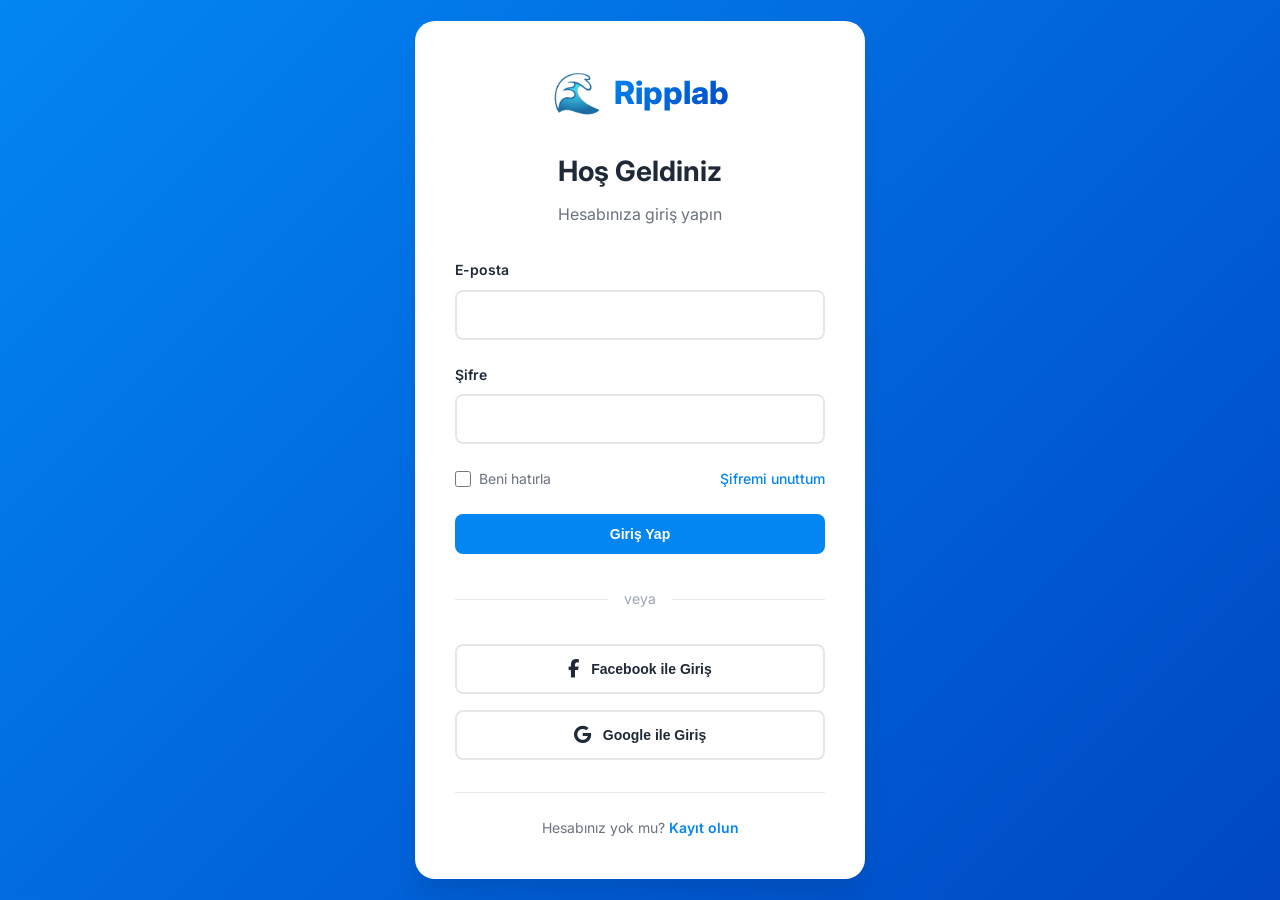
==== commit 09b4efe8: "Add authentication modal and user authentication system Co-authored-by: gokdenizzmumcu0 <gokdenizzmu" ====
--- a/index.html
+++ b/index.html
@@ -9,529 +9,690 @@
     <link rel="stylesheet" href="https://cdnjs.cloudflare.com/ajax/libs/font-awesome/6.4.0/css/all.min.css">
 </head>
 <body>
-    <!-- Header -->
-    <header class="header">
-        <div class="header-content">
-            <div class="header-left">
-                <div class="logo">
-                    <div class="logo-icon">🌊</div>
-                    <span class="logo-text">Ripplab</span>
-                </div>
-                <div class="search-bar">
-                    <i class="fas fa-search"></i>
-                    <input type="text" placeholder="Müzik, beat, ses efekti ara...">
+    <!-- Authentication Modal (Initially Hidden) -->
+    <div class="auth-modal" id="authModal">
+        <div class="auth-container">
+            <!-- Login Form -->
+            <div class="auth-form" id="loginForm">
+                <div class="auth-header">
+                    <div class="logo">
+                        <div class="logo-icon">🌊</div>
+                        <span class="logo-text">Ripplab</span>
+                    </div>
+                    <h2>Hoş Geldiniz</h2>
+                    <p>Hesabınıza giriş yapın</p>
+                </div>
+                
+                <form class="login-form">
+                    <div class="form-group">
+                        <label for="loginEmail">E-posta</label>
+                        <input type="email" id="loginEmail" required>
+                    </div>
+                    
+                    <div class="form-group">
+                        <label for="loginPassword">Şifre</label>
+                        <input type="password" id="loginPassword" required>
+                    </div>
+                    
+                    <div class="form-options">
+                        <label class="checkbox-label">
+                            <input type="checkbox">
+                            <span>Beni hatırla</span>
+                        </label>
+                        <a href="#" class="forgot-password">Şifremi unuttum</a>
+                    </div>
+                    
+                    <button type="submit" class="btn btn-primary btn-full">Giriş Yap</button>
+                </form>
+                
+                <div class="divider">
+                    <span>veya</span>
+                </div>
+                
+                <div class="social-login">
+                    <button class="social-btn facebook-btn">
+                        <i class="fab fa-facebook-f"></i>
+                        Facebook ile Giriş
+                    </button>
+                    <button class="social-btn google-btn">
+                        <i class="fab fa-google"></i>
+                        Google ile Giriş
+                    </button>
+                </div>
+                
+                <div class="auth-footer">
+                    <p>Hesabınız yok mu? <a href="#" id="showRegister">Kayıt olun</a></p>
                 </div>
             </div>
-            <div class="header-right">
-                <button class="btn btn-secondary">Giriş Yap</button>
-                <button class="btn btn-primary">Kayıt Ol</button>
-                <div class="user-menu">
-                    <i class="fas fa-user-circle"></i>
-                </div>
-            </div>
-        </div>
-    </header>
-
-    <!-- Main Layout -->
-    <div class="main-layout">
-        <!-- Left Sidebar -->
-        <aside class="sidebar">
-            <div class="sidebar-content">
-                <!-- Categories Section -->
-                <div class="sidebar-section">
-                    <h3 class="sidebar-title">Kategoriler</h3>
-                    <div class="category-filters">
-                        <label class="filter-item">
-                            <input type="checkbox" checked>
-                            <span>Beats</span>
-                            <span class="count">(2.5K)</span>
+            
+            <!-- Register Form -->
+            <div class="auth-form" id="registerForm" style="display: none;">
+                <div class="auth-header">
+                    <div class="logo">
+                        <div class="logo-icon">🌊</div>
+                        <span class="logo-text">Ripplab</span>
+                    </div>
+                    <h2>Hesap Oluşturun</h2>
+                    <p>Müzik dünyasına katılın</p>
+                </div>
+                
+                <form class="register-form">
+                    <div class="form-group">
+                        <label for="registerName">Ad Soyad</label>
+                        <input type="text" id="registerName" required>
+                    </div>
+                    
+                    <div class="form-group">
+                        <label for="registerEmail">E-posta</label>
+                        <input type="email" id="registerEmail" required>
+                    </div>
+                    
+                    <div class="form-group">
+                        <label for="registerPassword">Şifre</label>
+                        <input type="password" id="registerPassword" required>
+                    </div>
+                    
+                    <div class="form-group">
+                        <label for="registerConfirmPassword">Şifre Tekrar</label>
+                        <input type="password" id="registerConfirmPassword" required>
+                    </div>
+                    
+                    <div class="form-group">
+                        <label>Hesap Türü</label>
+                        <div class="account-type-selector">
+                            <label class="type-option">
+                                <input type="radio" name="accountType" value="buyer" checked>
+                                <div class="type-card">
+                                    <i class="fas fa-shopping-cart"></i>
+                                    <span>Alıcı</span>
+                                    <small>Müzik satın al</small>
+                                </div>
+                            </label>
+                            <label class="type-option">
+                                <input type="radio" name="accountType" value="seller">
+                                <div class="type-card">
+                                    <i class="fas fa-upload"></i>
+                                    <span>Satıcı</span>
+                                    <small>Müzik sat</small>
+                                </div>
+                            </label>
+                        </div>
+                    </div>
+                    
+                    <div class="form-options">
+                        <label class="checkbox-label">
+                            <input type="checkbox" required>
+                            <span>Kullanım şartlarını ve gizlilik politikasını kabul ediyorum</span>
                         </label>
-                        <label class="filter-item">
-                            <input type="checkbox">
-                            <span>Ses Efektleri</span>
-                            <span class="count">(1.8K)</span>
-                        </label>
-                        <label class="filter-item">
-                            <input type="checkbox">
-                            <span>Albüm Kapakları</span>
-                            <span class="count">(1.2K)</span>
-                        </label>
-                        <label class="filter-item">
-                            <input type="checkbox">
-                            <span>Sample Packs</span>
-                            <span class="count">(800)</span>
-                        </label>
-                    </div>
-                </div>
-
-                <!-- Sub Categories -->
-                <div class="sidebar-section">
-                    <h3 class="sidebar-title">Alt Kategoriler</h3>
-                    <div class="subcategory-filters">
-                        <label class="filter-item">
-                            <input type="checkbox" checked>
-                            <span>Hip-Hop</span>
-                            <span class="count">(850)</span>
-                        </label>
-                        <label class="filter-item">
-                            <input type="checkbox">
-                            <span>Trap</span>
-                            <span class="count">(620)</span>
-                        </label>
-                        <label class="filter-item">
-                            <input type="checkbox">
-                            <span>EDM</span>
-                            <span class="count">(480)</span>
-                        </label>
-                        <label class="filter-item">
-                            <input type="checkbox">
-                            <span>Lo-Fi</span>
-                            <span class="count">(320)</span>
-                        </label>
-                        <label class="filter-item">
-                            <input type="checkbox">
-                            <span>Rock</span>
-                            <span class="count">(280)</span>
-                        </label>
-                    </div>
-                </div>
-
-                <!-- Price Range -->
-                <div class="sidebar-section">
-                    <h3 class="sidebar-title">Fiyat Aralığı</h3>
-                    <div class="price-range">
-                        <div class="price-inputs">
-                            <input type="number" placeholder="Min" value="0" min="0">
-                            <span>-</span>
-                            <input type="number" placeholder="Max" value="500" min="0">
-                        </div>
-                        <div class="price-slider">
-                            <input type="range" min="0" max="1000" value="500" class="range-slider">
-                        </div>
-                    </div>
-                </div>
-
-                <!-- Rating Filter -->
-                <div class="sidebar-section">
-                    <h3 class="sidebar-title">Minimum Rating</h3>
-                    <div class="rating-filters">
-                        <label class="filter-item">
-                            <input type="radio" name="rating" value="5" checked>
-                            <span>5 Yıldız</span>
-                        </label>
-                        <label class="filter-item">
-                            <input type="radio" name="rating" value="4">
-                            <span>4+ Yıldız</span>
-                        </label>
-                        <label class="filter-item">
-                            <input type="radio" name="rating" value="3">
-                            <span>3+ Yıldız</span>
-                        </label>
-                    </div>
-                </div>
-
-                <!-- BPM Range -->
-                <div class="sidebar-section">
-                    <h3 class="sidebar-title">BPM Aralığı</h3>
-                    <div class="bpm-range">
-                        <div class="bpm-inputs">
-                            <input type="number" placeholder="Min" value="60" min="60">
-                            <span>-</span>
-                            <input type="number" placeholder="Max" value="180" min="60">
-                        </div>
-                    </div>
-                </div>
-
-                <!-- Clear Filters -->
-                <div class="sidebar-section">
-                    <button class="clear-filters-btn">
-                        <i class="fas fa-times"></i>
-                        Filtreleri Temizle
+                    </div>
+                    
+                    <button type="submit" class="btn btn-primary btn-full">Hesap Oluştur</button>
+                </form>
+                
+                <div class="divider">
+                    <span>veya</span>
+                </div>
+                
+                <div class="social-login">
+                    <button class="social-btn facebook-btn">
+                        <i class="fab fa-facebook-f"></i>
+                        Facebook ile Kayıt
                     </button>
-                </div>
-            </div>
-        </aside>
-
-        <!-- Main Content -->
-        <main class="main-content">
-            <!-- Content Header -->
-            <div class="content-header">
-                <div class="content-title">
-                    <h1>Beats</h1>
-                    <span class="result-count">2,547 sonuç bulundu</span>
-                </div>
-                <div class="content-controls">
-                    <div class="view-toggle">
-                        <button class="view-btn active" data-view="grid">
-                            <i class="fas fa-th"></i>
-                        </button>
-                        <button class="view-btn" data-view="list">
-                            <i class="fas fa-list"></i>
-                        </button>
-                    </div>
-                    <div class="sort-dropdown">
-                        <select>
-                            <option>En Popüler</option>
-                            <option>En Yeni</option>
-                            <option>Fiyat: Düşükten Yükseğe</option>
-                            <option>Fiyat: Yüksekten Düşüğe</option>
-                            <option>Rating: Yüksekten Düşüğe</option>
-                        </select>
-                    </div>
-                </div>
-            </div>
-
-            <!-- Products Grid -->
-            <div class="products-grid" id="productsGrid">
-                <!-- Product Card 1 -->
-                <div class="product-card">
-                    <div class="product-image">
-                        <div class="image-placeholder">
-                            <i class="fas fa-music"></i>
-                        </div>
-                        <div class="product-overlay">
-                            <button class="play-btn" data-track="dark-trap">
-                                <i class="fas fa-play"></i>
-                            </button>
-                            <div class="product-badge">Trend</div>
-                        </div>
-                        <div class="product-actions">
-                            <button class="action-btn like-btn">
-                                <i class="far fa-heart"></i>
-                            </button>
-                            <button class="action-btn cart-btn">
-                                <i class="fas fa-shopping-cart"></i>
-                            </button>
-                        </div>
-                    </div>
-                    <div class="product-info">
-                        <h3 class="product-title">Dark Trap Beat</h3>
-                        <p class="product-artist">ProducerX</p>
-                        <div class="product-meta">
-                            <div class="product-stats">
-                                <span class="bpm">140 BPM</span>
-                                <span class="key">C# Minor</span>
-                            </div>
-                            <div class="product-rating">
-                                <div class="stars">
-                                    <i class="fas fa-star"></i>
-                                    <i class="fas fa-star"></i>
-                                    <i class="fas fa-star"></i>
-                                    <i class="fas fa-star"></i>
-                                    <i class="fas fa-star"></i>
-                                </div>
-                                <span class="rating-count">(120)</span>
-                            </div>
-                        </div>
-                        <div class="product-footer">
-                            <span class="product-price">₺150</span>
-                            <button class="buy-btn">Satın Al</button>
-                        </div>
-                    </div>
-                </div>
-
-                <!-- Product Card 2 -->
-                <div class="product-card">
-                    <div class="product-image">
-                        <div class="image-placeholder">
-                            <i class="fas fa-music"></i>
-                        </div>
-                        <div class="product-overlay">
-                            <button class="play-btn" data-track="lofi-vibes">
-                                <i class="fas fa-play"></i>
-                            </button>
-                            <div class="product-badge new">Yeni</div>
-                        </div>
-                        <div class="product-actions">
-                            <button class="action-btn like-btn">
-                                <i class="far fa-heart"></i>
-                            </button>
-                            <button class="action-btn cart-btn">
-                                <i class="fas fa-shopping-cart"></i>
-                            </button>
-                        </div>
-                    </div>
-                    <div class="product-info">
-                        <h3 class="product-title">Lo-Fi Vibes</h3>
-                        <p class="product-artist">ChillBeats</p>
-                        <div class="product-meta">
-                            <div class="product-stats">
-                                <span class="bpm">85 BPM</span>
-                                <span class="key">F Major</span>
-                            </div>
-                            <div class="product-rating">
-                                <div class="stars">
-                                    <i class="fas fa-star"></i>
-                                    <i class="fas fa-star"></i>
-                                    <i class="fas fa-star"></i>
-                                    <i class="fas fa-star"></i>
-                                    <i class="fas fa-star"></i>
-                                </div>
-                                <span class="rating-count">(89)</span>
-                            </div>
-                        </div>
-                        <div class="product-footer">
-                            <span class="product-price">₺80</span>
-                            <button class="buy-btn">Satın Al</button>
-                        </div>
-                    </div>
-                </div>
-
-                <!-- Product Card 3 -->
-                <div class="product-card">
-                    <div class="product-image">
-                        <div class="image-placeholder">
-                            <i class="fas fa-music"></i>
-                        </div>
-                        <div class="product-overlay">
-                            <button class="play-btn" data-track="edm-drop">
-                                <i class="fas fa-play"></i>
-                            </button>
-                            <div class="product-badge popular">Popüler</div>
-                        </div>
-                        <div class="product-actions">
-                            <button class="action-btn like-btn">
-                                <i class="far fa-heart"></i>
-                            </button>
-                            <button class="action-btn cart-btn">
-                                <i class="fas fa-shopping-cart"></i>
-                            </button>
-                        </div>
-                    </div>
-                    <div class="product-info">
-                        <h3 class="product-title">EDM Drop</h3>
-                        <p class="product-artist">EDMKing</p>
-                        <div class="product-meta">
-                            <div class="product-stats">
-                                <span class="bpm">128 BPM</span>
-                                <span class="key">A Major</span>
-                            </div>
-                            <div class="product-rating">
-                                <div class="stars">
-                                    <i class="fas fa-star"></i>
-                                    <i class="fas fa-star"></i>
-                                    <i class="fas fa-star"></i>
-                                    <i class="fas fa-star"></i>
-                                    <i class="far fa-star"></i>
-                                </div>
-                                <span class="rating-count">(156)</span>
-                            </div>
-                        </div>
-                        <div class="product-footer">
-                            <span class="product-price">₺200</span>
-                            <button class="buy-btn">Satın Al</button>
-                        </div>
-                    </div>
-                </div>
-
-                <!-- Product Card 4 -->
-                <div class="product-card">
-                    <div class="product-image">
-                        <div class="image-placeholder">
-                            <i class="fas fa-music"></i>
-                        </div>
-                        <div class="product-overlay">
-                            <button class="play-btn" data-track="jazz-fusion">
-                                <i class="fas fa-play"></i>
-                            </button>
-                            <div class="product-badge">Jazz</div>
-                        </div>
-                        <div class="product-actions">
-                            <button class="action-btn like-btn">
-                                <i class="far fa-heart"></i>
-                            </button>
-                            <button class="action-btn cart-btn">
-                                <i class="fas fa-shopping-cart"></i>
-                            </button>
-                        </div>
-                    </div>
-                    <div class="product-info">
-                        <h3 class="product-title">Jazz Fusion</h3>
-                        <p class="product-artist">JazzMaster</p>
-                        <div class="product-meta">
-                            <div class="product-stats">
-                                <span class="bpm">95 BPM</span>
-                                <span class="key">G Minor</span>
-                            </div>
-                            <div class="product-rating">
-                                <div class="stars">
-                                    <i class="fas fa-star"></i>
-                                    <i class="fas fa-star"></i>
-                                    <i class="fas fa-star"></i>
-                                    <i class="fas fa-star"></i>
-                                    <i class="fas fa-star"></i>
-                                </div>
-                                <span class="rating-count">(67)</span>
-                            </div>
-                        </div>
-                        <div class="product-footer">
-                            <span class="product-price">₺120</span>
-                            <button class="buy-btn">Satın Al</button>
-                        </div>
-                    </div>
-                </div>
-
-                <!-- Product Card 5 -->
-                <div class="product-card">
-                    <div class="product-image">
-                        <div class="image-placeholder">
-                            <i class="fas fa-music"></i>
-                        </div>
-                        <div class="product-overlay">
-                            <button class="play-btn" data-track="reggaeton">
-                                <i class="fas fa-play"></i>
-                            </button>
-                            <div class="product-badge">Latin</div>
-                        </div>
-                        <div class="product-actions">
-                            <button class="action-btn like-btn">
-                                <i class="far fa-heart"></i>
-                            </button>
-                            <button class="action-btn cart-btn">
-                                <i class="fas fa-shopping-cart"></i>
-                            </button>
-                        </div>
-                    </div>
-                    <div class="product-info">
-                        <h3 class="product-title">Reggaeton Beat</h3>
-                        <p class="product-artist">LatinBeats</p>
-                        <div class="product-meta">
-                            <div class="product-stats">
-                                <span class="bpm">95 BPM</span>
-                                <span class="key">D Major</span>
-                            </div>
-                            <div class="product-rating">
-                                <div class="stars">
-                                    <i class="fas fa-star"></i>
-                                    <i class="fas fa-star"></i>
-                                    <i class="fas fa-star"></i>
-                                    <i class="fas fa-star"></i>
-                                    <i class="far fa-star"></i>
-                                </div>
-                                <span class="rating-count">(94)</span>
-                            </div>
-                        </div>
-                        <div class="product-footer">
-                            <span class="product-price">₺95</span>
-                            <button class="buy-btn">Satın Al</button>
-                        </div>
-                    </div>
-                </div>
-
-                <!-- Product Card 6 -->
-                <div class="product-card">
-                    <div class="product-image">
-                        <div class="image-placeholder">
-                            <i class="fas fa-music"></i>
-                        </div>
-                        <div class="product-overlay">
-                            <button class="play-btn" data-track="synthwave">
-                                <i class="fas fa-play"></i>
-                            </button>
-                            <div class="product-badge">Retro</div>
-                        </div>
-                        <div class="product-actions">
-                            <button class="action-btn like-btn">
-                                <i class="far fa-heart"></i>
-                            </button>
-                            <button class="action-btn cart-btn">
-                                <i class="fas fa-shopping-cart"></i>
-                            </button>
-                        </div>
-                    </div>
-                    <div class="product-info">
-                        <h3 class="product-title">Synthwave</h3>
-                        <p class="product-artist">RetroWave</p>
-                        <div class="product-meta">
-                            <div class="product-stats">
-                                <span class="bpm">110 BPM</span>
-                                <span class="key">E Minor</span>
-                            </div>
-                            <div class="product-rating">
-                                <div class="stars">
-                                    <i class="fas fa-star"></i>
-                                    <i class="fas fa-star"></i>
-                                    <i class="fas fa-star"></i>
-                                    <i class="fas fa-star"></i>
-                                    <i class="fas fa-star"></i>
-                                </div>
-                                <span class="rating-count">(78)</span>
-                            </div>
-                        </div>
-                        <div class="product-footer">
-                            <span class="product-price">₺110</span>
-                            <button class="buy-btn">Satın Al</button>
-                        </div>
-                    </div>
-                </div>
-            </div>
-
-            <!-- Pagination -->
-            <div class="pagination">
-                <button class="page-btn prev">
-                    <i class="fas fa-chevron-left"></i>
-                    Önceki
-                </button>
-                <div class="page-numbers">
-                    <button class="page-btn active">1</button>
-                    <button class="page-btn">2</button>
-                    <button class="page-btn">3</button>
-                    <span class="page-dots">...</span>
-                    <button class="page-btn">12</button>
-                </div>
-                <button class="page-btn next">
-                    Sonraki
-                    <i class="fas fa-chevron-right"></i>
-                </button>
-            </div>
-        </main>
-    </div>
-
-    <!-- Music Player Modal -->
-    <div class="music-player-modal" id="musicPlayerModal">
-        <div class="modal-overlay">
-            <div class="modal-content">
-                <div class="modal-header">
-                    <h3>Müzik Önizleme</h3>
-                    <button class="modal-close">&times;</button>
-                </div>
-                <div class="modal-body">
-                    <div class="player-info">
-                        <div class="track-cover">
-                            <i class="fas fa-music"></i>
-                        </div>
-                        <div class="track-details">
-                            <h4 id="modalTrackTitle">Track Title</h4>
-                            <p id="modalTrackArtist">Artist Name</p>
-                        </div>
-                    </div>
-                    <div class="player-controls">
-                        <button class="control-btn prev-btn">
-                            <i class="fas fa-step-backward"></i>
-                        </button>
-                        <button class="control-btn play-btn" id="modalPlayBtn">
-                            <i class="fas fa-play"></i>
-                        </button>
-                        <button class="control-btn next-btn">
-                            <i class="fas fa-step-forward"></i>
-                        </button>
-                    </div>
-                    <div class="progress-bar">
-                        <div class="progress-fill"></div>
-                    </div>
-                    <div class="time-display">
-                        <span class="current-time">0:00</span>
-                        <span class="total-time">3:45</span>
-                    </div>
-                </div>
-                <div class="modal-footer">
-                    <button class="btn btn-secondary">Sepete Ekle</button>
-                    <button class="btn btn-primary">Satın Al</button>
+                    <button class="social-btn google-btn">
+                        <i class="fab fa-google"></i>
+                        Google ile Kayıt
+                    </button>
+                </div>
+                
+                <div class="auth-footer">
+                    <p>Zaten hesabınız var mı? <a href="#" id="showLogin">Giriş yapın</a></p>
                 </div>
             </div>
         </div>
     </div>
 
+    <!-- Main App (Initially Hidden) -->
+    <div class="main-app" id="mainApp" style="display: none;">
+        <!-- Header -->
+        <header class="header">
+            <div class="header-content">
+                <div class="header-left">
+                    <div class="logo">
+                        <div class="logo-icon">🌊</div>
+                        <span class="logo-text">Ripplab</span>
+                    </div>
+                    <div class="search-bar">
+                        <i class="fas fa-search"></i>
+                        <input type="text" placeholder="Müzik, beat, ses efekti ara...">
+                    </div>
+                </div>
+                <div class="header-right">
+                    <div class="user-info">
+                        <span class="user-name" id="userName">Kullanıcı</span>
+                        <span class="user-type" id="userType">Alıcı</span>
+                    </div>
+                    <div class="user-menu" id="userMenu">
+                        <i class="fas fa-user-circle"></i>
+                        <div class="dropdown-menu">
+                            <a href="#" class="dropdown-item">
+                                <i class="fas fa-user"></i>
+                                Profil
+                            </a>
+                            <a href="#" class="dropdown-item">
+                                <i class="fas fa-cog"></i>
+                                Ayarlar
+                            </a>
+                            <a href="#" class="dropdown-item" id="logoutBtn">
+                                <i class="fas fa-sign-out-alt"></i>
+                                Çıkış Yap
+                            </a>
+                        </div>
+                    </div>
+                </div>
+            </div>
+        </header>
+
+        <!-- Main Layout -->
+        <div class="main-layout">
+            <!-- Left Sidebar -->
+            <aside class="sidebar">
+                <div class="sidebar-content">
+                    <!-- Categories Section -->
+                    <div class="sidebar-section">
+                        <h3 class="sidebar-title">Kategoriler</h3>
+                        <div class="category-filters">
+                            <label class="filter-item">
+                                <input type="checkbox" checked>
+                                <span>Beats</span>
+                                <span class="count">(2.5K)</span>
+                            </label>
+                            <label class="filter-item">
+                                <input type="checkbox">
+                                <span>Ses Efektleri</span>
+                                <span class="count">(1.8K)</span>
+                            </label>
+                            <label class="filter-item">
+                                <input type="checkbox">
+                                <span>Albüm Kapakları</span>
+                                <span class="count">(1.2K)</span>
+                            </label>
+                            <label class="filter-item">
+                                <input type="checkbox">
+                                <span>Sample Packs</span>
+                                <span class="count">(800)</span>
+                            </label>
+                        </div>
+                    </div>
+
+                    <!-- Sub Categories -->
+                    <div class="sidebar-section">
+                        <h3 class="sidebar-title">Alt Kategoriler</h3>
+                        <div class="subcategory-filters">
+                            <label class="filter-item">
+                                <input type="checkbox" checked>
+                                <span>Hip-Hop</span>
+                                <span class="count">(850)</span>
+                            </label>
+                            <label class="filter-item">
+                                <input type="checkbox">
+                                <span>Trap</span>
+                                <span class="count">(620)</span>
+                            </label>
+                            <label class="filter-item">
+                                <input type="checkbox">
+                                <span>EDM</span>
+                                <span class="count">(480)</span>
+                            </label>
+                            <label class="filter-item">
+                                <input type="checkbox">
+                                <span>Lo-Fi</span>
+                                <span class="count">(320)</span>
+                            </label>
+                            <label class="filter-item">
+                                <input type="checkbox">
+                                <span>Rock</span>
+                                <span class="count">(280)</span>
+                            </label>
+                        </div>
+                    </div>
+
+                    <!-- Price Range -->
+                    <div class="sidebar-section">
+                        <h3 class="sidebar-title">Fiyat Aralığı</h3>
+                        <div class="price-range">
+                            <div class="price-inputs">
+                                <input type="number" placeholder="Min" value="0" min="0">
+                                <span>-</span>
+                                <input type="number" placeholder="Max" value="500" min="0">
+                            </div>
+                            <div class="price-slider">
+                                <input type="range" min="0" max="1000" value="500" class="range-slider">
+                            </div>
+                        </div>
+                    </div>
+
+                    <!-- Rating Filter -->
+                    <div class="sidebar-section">
+                        <h3 class="sidebar-title">Minimum Rating</h3>
+                        <div class="rating-filters">
+                            <label class="filter-item">
+                                <input type="radio" name="rating" value="5" checked>
+                                <span>5 Yıldız</span>
+                            </label>
+                            <label class="filter-item">
+                                <input type="radio" name="rating" value="4">
+                                <span>4+ Yıldız</span>
+                            </label>
+                            <label class="filter-item">
+                                <input type="radio" name="rating" value="3">
+                                <span>3+ Yıldız</span>
+                            </label>
+                        </div>
+                    </div>
+
+                    <!-- BPM Range -->
+                    <div class="sidebar-section">
+                        <h3 class="sidebar-title">BPM Aralığı</h3>
+                        <div class="bpm-range">
+                            <div class="bpm-inputs">
+                                <input type="number" placeholder="Min" value="60" min="60">
+                                <span>-</span>
+                                <input type="number" placeholder="Max" value="180" min="60">
+                            </div>
+                        </div>
+                    </div>
+
+                    <!-- Clear Filters -->
+                    <div class="sidebar-section">
+                        <button class="clear-filters-btn">
+                            <i class="fas fa-times"></i>
+                            Filtreleri Temizle
+                        </button>
+                    </div>
+                </div>
+            </aside>
+
+            <!-- Main Content -->
+            <main class="main-content">
+                <!-- Content Header -->
+                <div class="content-header">
+                    <div class="content-title">
+                        <h1>Beats</h1>
+                        <span class="result-count">2,547 sonuç bulundu</span>
+                    </div>
+                    <div class="content-controls">
+                        <div class="view-toggle">
+                            <button class="view-btn active" data-view="grid">
+                                <i class="fas fa-th"></i>
+                            </button>
+                            <button class="view-btn" data-view="list">
+                                <i class="fas fa-list"></i>
+                            </button>
+                        </div>
+                        <div class="sort-dropdown">
+                            <select>
+                                <option>En Popüler</option>
+                                <option>En Yeni</option>
+                                <option>Fiyat: Düşükten Yükseğe</option>
+                                <option>Fiyat: Yüksekten Düşüğe</option>
+                                <option>Rating: Yüksekten Düşüğe</option>
+                            </select>
+                        </div>
+                    </div>
+                </div>
+
+                <!-- Products Grid -->
+                <div class="products-grid" id="productsGrid">
+                    <!-- Product Card 1 -->
+                    <div class="product-card">
+                        <div class="product-image">
+                            <div class="image-placeholder">
+                                <i class="fas fa-music"></i>
+                            </div>
+                            <div class="product-overlay">
+                                <button class="play-btn" data-track="dark-trap">
+                                    <i class="fas fa-play"></i>
+                                </button>
+                                <div class="product-badge">Trend</div>
+                            </div>
+                            <div class="product-actions">
+                                <button class="action-btn like-btn">
+                                    <i class="far fa-heart"></i>
+                                </button>
+                                <button class="action-btn cart-btn">
+                                    <i class="fas fa-shopping-cart"></i>
+                                </button>
+                            </div>
+                        </div>
+                        <div class="product-info">
+                            <h3 class="product-title">Dark Trap Beat</h3>
+                            <p class="product-artist">ProducerX</p>
+                            <div class="product-meta">
+                                <div class="product-stats">
+                                    <span class="bpm">140 BPM</span>
+                                    <span class="key">C# Minor</span>
+                                </div>
+                                <div class="product-rating">
+                                    <div class="stars">
+                                        <i class="fas fa-star"></i>
+                                        <i class="fas fa-star"></i>
+                                        <i class="fas fa-star"></i>
+                                        <i class="fas fa-star"></i>
+                                        <i class="fas fa-star"></i>
+                                    </div>
+                                    <span class="rating-count">(120)</span>
+                                </div>
+                            </div>
+                            <div class="product-footer">
+                                <span class="product-price">₺150</span>
+                                <button class="buy-btn">Satın Al</button>
+                            </div>
+                        </div>
+                    </div>
+
+                    <!-- Product Card 2 -->
+                    <div class="product-card">
+                        <div class="product-image">
+                            <div class="image-placeholder">
+                                <i class="fas fa-music"></i>
+                            </div>
+                            <div class="product-overlay">
+                                <button class="play-btn" data-track="lofi-vibes">
+                                    <i class="fas fa-play"></i>
+                                </button>
+                                <div class="product-badge new">Yeni</div>
+                            </div>
+                            <div class="product-actions">
+                                <button class="action-btn like-btn">
+                                    <i class="far fa-heart"></i>
+                                </button>
+                                <button class="action-btn cart-btn">
+                                    <i class="fas fa-shopping-cart"></i>
+                                </button>
+                            </div>
+                        </div>
+                        <div class="product-info">
+                            <h3 class="product-title">Lo-Fi Vibes</h3>
+                            <p class="product-artist">ChillBeats</p>
+                            <div class="product-meta">
+                                <div class="product-stats">
+                                    <span class="bpm">85 BPM</span>
+                                    <span class="key">F Major</span>
+                                </div>
+                                <div class="product-rating">
+                                    <div class="stars">
+                                        <i class="fas fa-star"></i>
+                                        <i class="fas fa-star"></i>
+                                        <i class="fas fa-star"></i>
+                                        <i class="fas fa-star"></i>
+                                        <i class="fas fa-star"></i>
+                                    </div>
+                                    <span class="rating-count">(89)</span>
+                                </div>
+                            </div>
+                            <div class="product-footer">
+                                <span class="product-price">₺80</span>
+                                <button class="buy-btn">Satın Al</button>
+                            </div>
+                        </div>
+                    </div>
+
+                    <!-- Product Card 3 -->
+                    <div class="product-card">
+                        <div class="product-image">
+                            <div class="image-placeholder">
+                                <i class="fas fa-music"></i>
+                            </div>
+                            <div class="product-overlay">
+                                <button class="play-btn" data-track="edm-drop">
+                                    <i class="fas fa-play"></i>
+                                </button>
+                                <div class="product-badge popular">Popüler</div>
+                            </div>
+                            <div class="product-actions">
+                                <button class="action-btn like-btn">
+                                    <i class="far fa-heart"></i>
+                                </button>
+                                <button class="action-btn cart-btn">
+                                    <i class="fas fa-shopping-cart"></i>
+                                </button>
+                            </div>
+                        </div>
+                        <div class="product-info">
+                            <h3 class="product-title">EDM Drop</h3>
+                            <p class="product-artist">EDMKing</p>
+                            <div class="product-meta">
+                                <div class="product-stats">
+                                    <span class="bpm">128 BPM</span>
+                                    <span class="key">A Major</span>
+                                </div>
+                                <div class="product-rating">
+                                    <div class="stars">
+                                        <i class="fas fa-star"></i>
+                                        <i class="fas fa-star"></i>
+                                        <i class="fas fa-star"></i>
+                                        <i class="fas fa-star"></i>
+                                        <i class="far fa-star"></i>
+                                    </div>
+                                    <span class="rating-count">(156)</span>
+                                </div>
+                            </div>
+                            <div class="product-footer">
+                                <span class="product-price">₺200</span>
+                                <button class="buy-btn">Satın Al</button>
+                            </div>
+                        </div>
+                    </div>
+
+                    <!-- Product Card 4 -->
+                    <div class="product-card">
+                        <div class="product-image">
+                            <div class="image-placeholder">
+                                <i class="fas fa-music"></i>
+                            </div>
+                            <div class="product-overlay">
+                                <button class="play-btn" data-track="jazz-fusion">
+                                    <i class="fas fa-play"></i>
+                                </button>
+                                <div class="product-badge">Jazz</div>
+                            </div>
+                            <div class="product-actions">
+                                <button class="action-btn like-btn">
+                                    <i class="far fa-heart"></i>
+                                </button>
+                                <button class="action-btn cart-btn">
+                                    <i class="fas fa-shopping-cart"></i>
+                                </button>
+                            </div>
+                        </div>
+                        <div class="product-info">
+                            <h3 class="product-title">Jazz Fusion</h3>
+                            <p class="product-artist">JazzMaster</p>
+                            <div class="product-meta">
+                                <div class="product-stats">
+                                    <span class="bpm">95 BPM</span>
+                                    <span class="key">G Minor</span>
+                                </div>
+                                <div class="product-rating">
+                                    <div class="stars">
+                                        <i class="fas fa-star"></i>
+                                        <i class="fas fa-star"></i>
+                                        <i class="fas fa-star"></i>
+                                        <i class="fas fa-star"></i>
+                                        <i class="fas fa-star"></i>
+                                    </div>
+                                    <span class="rating-count">(67)</span>
+                                </div>
+                            </div>
+                            <div class="product-footer">
+                                <span class="product-price">₺120</span>
+                                <button class="buy-btn">Satın Al</button>
+                            </div>
+                        </div>
+                    </div>
+
+                    <!-- Product Card 5 -->
+                    <div class="product-card">
+                        <div class="product-image">
+                            <div class="image-placeholder">
+                                <i class="fas fa-music"></i>
+                            </div>
+                            <div class="product-overlay">
+                                <button class="play-btn" data-track="reggaeton">
+                                    <i class="fas fa-play"></i>
+                                </button>
+                                <div class="product-badge">Latin</div>
+                            </div>
+                            <div class="product-actions">
+                                <button class="action-btn like-btn">
+                                    <i class="far fa-heart"></i>
+                                </button>
+                                <button class="action-btn cart-btn">
+                                    <i class="fas fa-shopping-cart"></i>
+                                </button>
+                            </div>
+                        </div>
+                        <div class="product-info">
+                            <h3 class="product-title">Reggaeton Beat</h3>
+                            <p class="product-artist">LatinBeats</p>
+                            <div class="product-meta">
+                                <div class="product-stats">
+                                    <span class="bpm">95 BPM</span>
+                                    <span class="key">D Major</span>
+                                </div>
+                                <div class="product-rating">
+                                    <div class="stars">
+                                        <i class="fas fa-star"></i>
+                                        <i class="fas fa-star"></i>
+                                        <i class="fas fa-star"></i>
+                                        <i class="fas fa-star"></i>
+                                        <i class="far fa-star"></i>
+                                    </div>
+                                    <span class="rating-count">(94)</span>
+                                </div>
+                            </div>
+                            <div class="product-footer">
+                                <span class="product-price">₺95</span>
+                                <button class="buy-btn">Satın Al</button>
+                            </div>
+                        </div>
+                    </div>
+
+                    <!-- Product Card 6 -->
+                    <div class="product-card">
+                        <div class="product-image">
+                            <div class="image-placeholder">
+                                <i class="fas fa-music"></i>
+                            </div>
+                            <div class="product-overlay">
+                                <button class="play-btn" data-track="synthwave">
+                                    <i class="fas fa-play"></i>
+                                </button>
+                                <div class="product-badge">Retro</div>
+                            </div>
+                            <div class="product-actions">
+                                <button class="action-btn like-btn">
+                                    <i class="far fa-heart"></i>
+                                </button>
+                                <button class="action-btn cart-btn">
+                                    <i class="fas fa-shopping-cart"></i>
+                                </button>
+                            </div>
+                        </div>
+                        <div class="product-info">
+                            <h3 class="product-title">Synthwave</h3>
+                            <p class="product-artist">RetroWave</p>
+                            <div class="product-meta">
+                                <div class="product-stats">
+                                    <span class="bpm">110 BPM</span>
+                                    <span class="key">E Minor</span>
+                                </div>
+                                <div class="product-rating">
+                                    <div class="stars">
+                                        <i class="fas fa-star"></i>
+                                        <i class="fas fa-star"></i>
+                                        <i class="fas fa-star"></i>
+                                        <i class="fas fa-star"></i>
+                                        <i class="fas fa-star"></i>
+                                    </div>
+                                    <span class="rating-count">(78)</span>
+                                </div>
+                            </div>
+                            <div class="product-footer">
+                                <span class="product-price">₺110</span>
+                                <button class="buy-btn">Satın Al</button>
+                            </div>
+                        </div>
+                    </div>
+                </div>
+
+                <!-- Pagination -->
+                <div class="pagination">
+                    <button class="page-btn prev">
+                        <i class="fas fa-chevron-left"></i>
+                        Önceki
+                    </button>
+                    <div class="page-numbers">
+                        <button class="page-btn active">1</button>
+                        <button class="page-btn">2</button>
+                        <button class="page-btn">3</button>
+                        <span class="page-dots">...</span>
+                        <button class="page-btn">12</button>
+                    </div>
+                    <button class="page-btn next">
+                        Sonraki
+                        <i class="fas fa-chevron-right"></i>
+                    </button>
+                </div>
+            </main>
+        </div>
+
+        <!-- Music Player Modal -->
+        <div class="music-player-modal" id="musicPlayerModal">
+            <div class="modal-overlay">
+                <div class="modal-content">
+                    <div class="modal-header">
+                        <h3>Müzik Önizleme</h3>
+                        <button class="modal-close">&times;</button>
+                    </div>
+                    <div class="modal-body">
+                        <div class="player-info">
+                            <div class="track-cover">
+                                <i class="fas fa-music"></i>
+                            </div>
+                            <div class="track-details">
+                                <h4 id="modalTrackTitle">Track Title</h4>
+                                <p id="modalTrackArtist">Artist Name</p>
+                            </div>
+                        </div>
+                        <div class="player-controls">
+                            <button class="control-btn prev-btn">
+                                <i class="fas fa-step-backward"></i>
+                            </button>
+                            <button class="control-btn play-btn" id="modalPlayBtn">
+                                <i class="fas fa-play"></i>
+                            </button>
+                            <button class="control-btn next-btn">
+                                <i class="fas fa-step-forward"></i>
+                            </button>
+                        </div>
+                        <div class="progress-bar">
+                            <div class="progress-fill"></div>
+                        </div>
+                        <div class="time-display">
+                            <span class="current-time">0:00</span>
+                            <span class="total-time">3:45</span>
+                        </div>
+                    </div>
+                    <div class="modal-footer">
+                        <button class="btn btn-secondary">Sepete Ekle</button>
+                        <button class="btn btn-primary">Satın Al</button>
+                    </div>
+                </div>
+            </div>
+        </div>
+    </div>
+
     <script src="js/app.js"></script>
 </body>
 </html> 
--- a/css/style.css
+++ b/css/style.css
@@ -29,6 +29,372 @@
     overflow-x: hidden;
 }
 
+/* Authentication Modal */
+.auth-modal {
+    position: fixed;
+    top: 0;
+    left: 0;
+    right: 0;
+    bottom: 0;
+    background: linear-gradient(135deg, var(--primary) 0%, var(--accent) 100%);
+    display: flex;
+    align-items: center;
+    justify-content: center;
+    z-index: 10000;
+    padding: 2rem;
+}
+
+.auth-container {
+    background: var(--white);
+    border-radius: 20px;
+    box-shadow: var(--shadow-xl);
+    max-width: 450px;
+    width: 100%;
+    overflow: hidden;
+    animation: slideUp 0.5s ease;
+}
+
+@keyframes slideUp {
+    from {
+        opacity: 0;
+        transform: translateY(30px);
+    }
+    to {
+        opacity: 1;
+        transform: translateY(0);
+    }
+}
+
+.auth-form {
+    padding: 2.5rem;
+}
+
+.auth-header {
+    text-align: center;
+    margin-bottom: 2rem;
+}
+
+.auth-header .logo {
+    display: flex;
+    align-items: center;
+    justify-content: center;
+    gap: 0.75rem;
+    margin-bottom: 1.5rem;
+}
+
+.auth-header .logo-icon {
+    font-size: 2.5rem;
+}
+
+.auth-header .logo-text {
+    font-size: 2rem;
+    font-weight: 800;
+    background: linear-gradient(135deg, var(--primary), var(--accent));
+    -webkit-background-clip: text;
+    -webkit-text-fill-color: transparent;
+    background-clip: text;
+}
+
+.auth-header h2 {
+    font-size: 1.75rem;
+    font-weight: 700;
+    color: var(--text-primary);
+    margin-bottom: 0.5rem;
+}
+
+.auth-header p {
+    color: var(--text-secondary);
+    font-size: 1rem;
+}
+
+/* Form Styles */
+.form-group {
+    margin-bottom: 1.5rem;
+}
+
+.form-group label {
+    display: block;
+    font-weight: 600;
+    color: var(--text-primary);
+    margin-bottom: 0.5rem;
+    font-size: 0.875rem;
+}
+
+.form-group input {
+    width: 100%;
+    padding: 0.875rem 1rem;
+    border: 2px solid var(--border);
+    border-radius: 8px;
+    font-size: 1rem;
+    transition: all 0.3s ease;
+    background: var(--white);
+}
+
+.form-group input:focus {
+    outline: none;
+    border-color: var(--primary);
+    box-shadow: 0 0 0 3px rgba(3, 134, 242, 0.1);
+}
+
+.form-options {
+    display: flex;
+    justify-content: space-between;
+    align-items: center;
+    margin-bottom: 1.5rem;
+}
+
+.checkbox-label {
+    display: flex;
+    align-items: center;
+    gap: 0.5rem;
+    font-size: 0.875rem;
+    color: var(--text-secondary);
+    cursor: pointer;
+}
+
+.checkbox-label input[type="checkbox"] {
+    width: 16px;
+    height: 16px;
+    accent-color: var(--primary);
+}
+
+.forgot-password {
+    color: var(--primary);
+    text-decoration: none;
+    font-size: 0.875rem;
+    font-weight: 500;
+}
+
+.forgot-password:hover {
+    text-decoration: underline;
+}
+
+.btn-full {
+    width: 100%;
+    padding: 1rem;
+    font-size: 1rem;
+    font-weight: 600;
+}
+
+/* Divider */
+.divider {
+    text-align: center;
+    margin: 2rem 0;
+    position: relative;
+}
+
+.divider::before {
+    content: '';
+    position: absolute;
+    top: 50%;
+    left: 0;
+    right: 0;
+    height: 1px;
+    background: var(--border);
+}
+
+.divider span {
+    background: var(--white);
+    padding: 0 1rem;
+    color: var(--text-light);
+    font-size: 0.875rem;
+    position: relative;
+    z-index: 1;
+}
+
+/* Social Login */
+.social-login {
+    display: flex;
+    flex-direction: column;
+    gap: 1rem;
+    margin-bottom: 2rem;
+}
+
+.social-btn {
+    display: flex;
+    align-items: center;
+    justify-content: center;
+    gap: 0.75rem;
+    padding: 0.875rem 1rem;
+    border: 2px solid var(--border);
+    border-radius: 8px;
+    background: var(--white);
+    color: var(--text-primary);
+    font-weight: 600;
+    font-size: 0.875rem;
+    cursor: pointer;
+    transition: all 0.3s ease;
+    text-decoration: none;
+}
+
+.social-btn:hover {
+    transform: translateY(-2px);
+    box-shadow: var(--shadow-lg);
+}
+
+.facebook-btn:hover {
+    border-color: #1877f2;
+    color: #1877f2;
+}
+
+.google-btn:hover {
+    border-color: #ea4335;
+    color: #ea4335;
+}
+
+.social-btn i {
+    font-size: 1.125rem;
+}
+
+/* Account Type Selector */
+.account-type-selector {
+    display: grid;
+    grid-template-columns: 1fr 1fr;
+    gap: 1rem;
+    margin-top: 0.5rem;
+}
+
+.type-option {
+    cursor: pointer;
+}
+
+.type-option input[type="radio"] {
+    display: none;
+}
+
+.type-card {
+    padding: 1.5rem 1rem;
+    border: 2px solid var(--border);
+    border-radius: 12px;
+    text-align: center;
+    transition: all 0.3s ease;
+    background: var(--white);
+}
+
+.type-card i {
+    font-size: 2rem;
+    color: var(--primary);
+    margin-bottom: 0.75rem;
+    display: block;
+}
+
+.type-card span {
+    display: block;
+    font-weight: 700;
+    color: var(--text-primary);
+    margin-bottom: 0.25rem;
+}
+
+.type-card small {
+    color: var(--text-secondary);
+    font-size: 0.75rem;
+}
+
+.type-option input[type="radio"]:checked + .type-card {
+    border-color: var(--primary);
+    background: rgba(3, 134, 242, 0.05);
+    transform: translateY(-2px);
+    box-shadow: var(--shadow-lg);
+}
+
+/* Auth Footer */
+.auth-footer {
+    text-align: center;
+    padding-top: 1.5rem;
+    border-top: 1px solid var(--border);
+}
+
+.auth-footer p {
+    color: var(--text-secondary);
+    font-size: 0.875rem;
+}
+
+.auth-footer a {
+    color: var(--primary);
+    text-decoration: none;
+    font-weight: 600;
+}
+
+.auth-footer a:hover {
+    text-decoration: underline;
+}
+
+/* User Info in Header */
+.user-info {
+    display: flex;
+    flex-direction: column;
+    align-items: flex-end;
+    margin-right: 1rem;
+}
+
+.user-name {
+    font-weight: 600;
+    color: var(--text-primary);
+    font-size: 0.875rem;
+}
+
+.user-type {
+    font-size: 0.75rem;
+    color: var(--primary);
+    background: rgba(3, 134, 242, 0.1);
+    padding: 0.25rem 0.5rem;
+    border-radius: 12px;
+    font-weight: 500;
+}
+
+/* User Menu Dropdown */
+.user-menu {
+    position: relative;
+    cursor: pointer;
+}
+
+.dropdown-menu {
+    position: absolute;
+    top: 100%;
+    right: 0;
+    background: var(--white);
+    border: 1px solid var(--border);
+    border-radius: 8px;
+    box-shadow: var(--shadow-lg);
+    min-width: 180px;
+    opacity: 0;
+    visibility: hidden;
+    transform: translateY(-10px);
+    transition: all 0.3s ease;
+    z-index: 1000;
+}
+
+.user-menu:hover .dropdown-menu {
+    opacity: 1;
+    visibility: visible;
+    transform: translateY(0);
+}
+
+.dropdown-item {
+    display: flex;
+    align-items: center;
+    gap: 0.75rem;
+    padding: 0.75rem 1rem;
+    color: var(--text-primary);
+    text-decoration: none;
+    transition: all 0.3s ease;
+    border-bottom: 1px solid var(--border);
+}
+
+.dropdown-item:last-child {
+    border-bottom: none;
+}
+
+.dropdown-item:hover {
+    background: var(--light-bg);
+    color: var(--primary);
+}
+
+.dropdown-item i {
+    font-size: 0.875rem;
+    width: 16px;
+}
+
 /* Header Styles */
 .header {
     position: fixed;
@@ -896,6 +1262,19 @@
         margin-bottom: 0;
         min-width: 200px;
     }
+    
+    .auth-container {
+        margin: 1rem;
+        border-radius: 16px;
+    }
+    
+    .auth-form {
+        padding: 2rem 1.5rem;
+    }
+    
+    .account-type-selector {
+        grid-template-columns: 1fr;
+    }
 }
 
 @media (max-width: 768px) {
@@ -929,6 +1308,19 @@
         flex-direction: column;
         gap: 1rem;
     }
+    
+    .auth-container {
+        margin: 1rem;
+        border-radius: 16px;
+    }
+    
+    .auth-form {
+        padding: 2rem 1.5rem;
+    }
+    
+    .account-type-selector {
+        grid-template-columns: 1fr;
+    }
 }
 
 @media (max-width: 480px) {
@@ -948,4 +1340,12 @@
         width: 95%;
         margin: 1rem;
     }
+    
+    .auth-form {
+        padding: 1.5rem 1rem;
+    }
+    
+    .social-login {
+        flex-direction: column;
+    }
 }
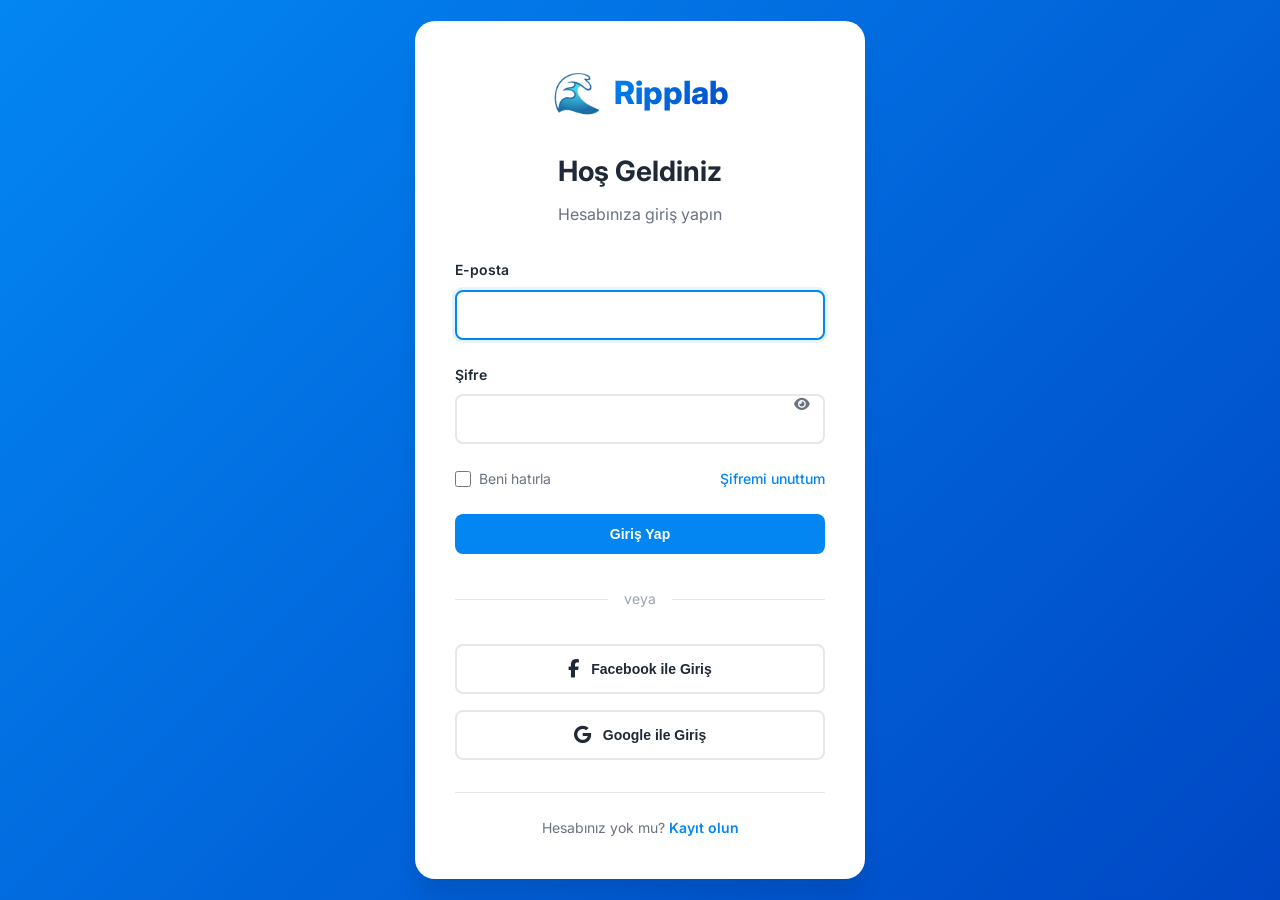
==== commit 9f0a8195: "Enhance authentication system with validation, security, and UX improvements Co-authored-by: gokdeni" ====
--- a/index.html
+++ b/index.html
@@ -10,7 +10,7 @@
 </head>
 <body>
     <!-- Authentication Modal (Initially Hidden) -->
-    <div class="auth-modal" id="authModal">
+    <div class="auth-modal hidden" id="authModal">
         <div class="auth-container">
             <!-- Login Form -->
             <div class="auth-form" id="loginForm">
@@ -50,11 +50,11 @@
                 </div>
                 
                 <div class="social-login">
-                    <button class="social-btn facebook-btn">
+                    <button type="button" class="social-btn facebook-btn">
                         <i class="fab fa-facebook-f"></i>
                         Facebook ile Giriş
                     </button>
-                    <button class="social-btn google-btn">
+                    <button type="button" class="social-btn google-btn">
                         <i class="fab fa-google"></i>
                         Google ile Giriş
                     </button>
@@ -90,6 +90,7 @@
                     <div class="form-group">
                         <label for="registerPassword">Şifre</label>
                         <input type="password" id="registerPassword" required>
+                        <div class="password-strength">Şifre gücü: Zayıf</div>
                     </div>
                     
                     <div class="form-group">
@@ -134,11 +135,11 @@
                 </div>
                 
                 <div class="social-login">
-                    <button class="social-btn facebook-btn">
+                    <button type="button" class="social-btn facebook-btn">
                         <i class="fab fa-facebook-f"></i>
                         Facebook ile Kayıt
                     </button>
-                    <button class="social-btn google-btn">
+                    <button type="button" class="social-btn google-btn">
                         <i class="fab fa-google"></i>
                         Google ile Kayıt
                     </button>
@@ -152,7 +153,7 @@
     </div>
 
     <!-- Main App (Initially Hidden) -->
-    <div class="main-app" id="mainApp" style="display: none;">
+    <div class="main-app" id="mainApp">
         <!-- Header -->
         <header class="header">
             <div class="header-content">
@@ -694,5 +695,23 @@
     </div>
 
     <script src="js/app.js"></script>
+    <script>
+        // Test script to verify JavaScript is working
+        console.log('Test script loaded');
+        
+        // Check if elements exist
+        document.addEventListener('DOMContentLoaded', () => {
+            console.log('DOM loaded in test script');
+            console.log('Auth modal:', document.getElementById('authModal'));
+            console.log('Main app:', document.getElementById('mainApp'));
+            
+            // Force show auth modal if it's not visible
+            const authModal = document.getElementById('authModal');
+            if (authModal) {
+                authModal.style.display = 'flex';
+                console.log('Auth modal forced to display: flex');
+            }
+        });
+    </script>
 </body>
 </html> 
--- a/css/style.css
+++ b/css/style.css
@@ -44,6 +44,10 @@
     padding: 2rem;
 }
 
+.auth-modal.hidden {
+    display: none;
+}
+
 .auth-container {
     background: var(--white);
     border-radius: 20px;
@@ -262,13 +266,17 @@
     display: none;
 }
 
+/* Account Type Cards */
 .type-card {
-    padding: 1.5rem 1rem;
-    border: 2px solid var(--border);
-    border-radius: 12px;
-    text-align: center;
-    transition: all 0.3s ease;
-    background: var(--white);
+    border: 2px solid var(--light-bg);
+    transition: all 0.3s ease;
+}
+
+.type-card.active {
+    border-color: var(--primary);
+    background: var(--light-bg);
+    transform: translateY(-2px);
+    box-shadow: var(--shadow-md);
 }
 
 .type-card i {
@@ -1227,6 +1235,33 @@
     justify-content: center;
 }
 
+/* Password Strength Indicator */
+.password-strength {
+    font-size: 0.75rem;
+    margin-top: 0.5rem;
+    padding: 0.25rem 0.5rem;
+    border-radius: 4px;
+    font-weight: 500;
+}
+
+.password-strength.weak {
+    background: #fef2f2;
+    color: #dc2626;
+    border: 1px solid #fecaca;
+}
+
+.password-strength.medium {
+    background: #fffbeb;
+    color: #d97706;
+    border: 1px solid #fed7aa;
+}
+
+.password-strength.strong {
+    background: #f0fdf4;
+    color: #16a34a;
+    border: 1px solid #bbf7d0;
+}
+
 /* Responsive Design */
 @media (max-width: 1200px) {
     .sidebar {
